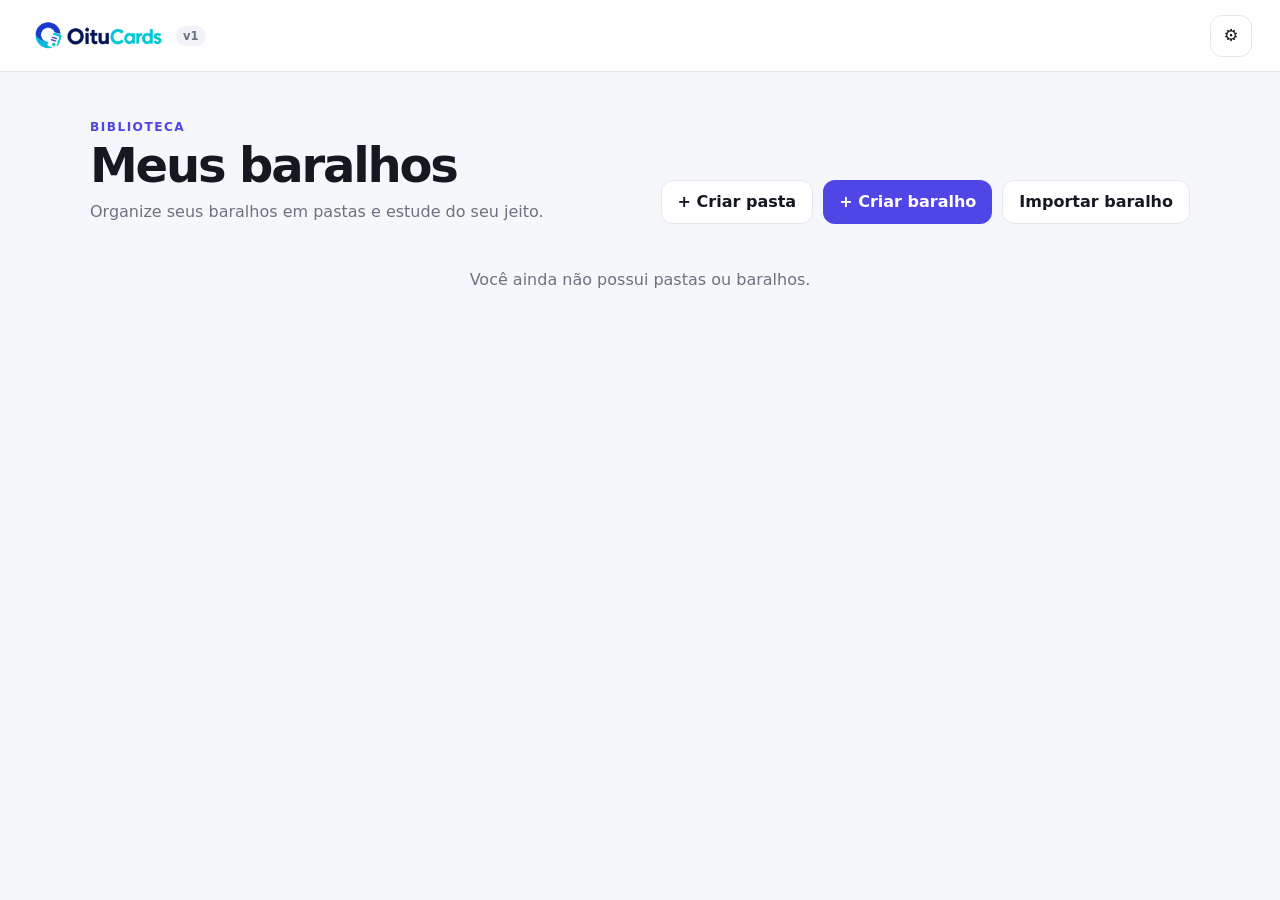
==== public/index.html @ 422e88af "Escalar importação de Anki com mídia sob demanda" ====
<!DOCTYPE html>
<html lang="pt-BR">
<head>
  <meta charset="UTF-8" />
  <meta name="viewport" content="width=device-width, initial-scale=1.0" />
  <meta name="theme-color" content="#111827" />
  <title>OituCards</title>
  <script>
    (() => {
      try {
        const savedTheme = localStorage.getItem("oitucards-theme");
        const theme = savedTheme === "dark" || savedTheme === "light"
          ? savedTheme
          : (window.matchMedia?.("(prefers-color-scheme: dark)")?.matches ? "dark" : "light");
        document.documentElement.dataset.theme = theme;
      } catch (_) {}
    })();
  </script>
  <link rel="stylesheet" href="css/style.css?v=20260902-1400" />
  <link rel="stylesheet" href="css/study.css?v=20260823-1057" data-oitucards-study-css="true" />
  <link rel="stylesheet" href="css/import.css?v=20260902-1015" data-oitucards-import-css="true" />
  <link rel="stylesheet" href="css/library.css?v=20260823-1124" data-oitucards-library-css="true" />
</head>
<body>
  <div id="app">
    <header class="topbar">
      <div class="brand-wrap">
        <button id="homeButton" class="brand-button" type="button" aria-label="Ir para a página inicial">
          <span class="brand-mark">O</span>
          <span class="brand-name">OituCards</span>
        </button>
        <span class="version-badge">v1</span>
      </div>
      <button id="themeToggle" class="icon-button" type="button" aria-label="Abrir configurações" title="Configurações" aria-expanded="false">⚙</button>
    </header>

    <main class="shell">
      <!-- HOME -->
      <section id="homeView" class="view active">
        <div class="page-heading">
          <div>
            <p class="eyebrow">Biblioteca</p>
            <h1>Meus baralhos</h1>
            <p class="subtitle">Organize seus baralhos em pastas e estude do seu jeito.</p>
          </div>
          <div class="heading-actions">
            <button id="createFolderButton" class="button secondary" type="button">+ Criar pasta</button>
            <button id="addDeckButton" class="button primary" type="button">+ Criar baralho</button>
            <button id="importDeckButton" class="button secondary" type="button">Importar baralho</button>
          </div>
        </div>

        <div id="deckList" class="deck-list" aria-live="polite"></div>

        <div id="emptyState" class="empty-state hidden">
          <div class="empty-icon">▤</div>
          <h2>Você ainda não possui baralhos.</h2>
          <p>Crie seu primeiro baralho para começar a adicionar flashcards.</p>
          <button id="emptyAddDeckButton" class="button primary" type="button">+ Criar baralho</button>
        </div>
      </section>

      <!-- DECK EDITOR -->
      <section id="deckView" class="view">
        <div class="breadcrumb">
          <button id="backHomeButton" class="link-button" type="button">← Meus baralhos</button>
        </div>

        <div class="page-heading deck-heading">
          <div class="deck-title-block">
            <p class="eyebrow">Editar baralho</p>
            <div class="deck-title-row">
              <h1 id="deckTitle">Baralho</h1>
              <button id="renameDeckButton" class="icon-button small" type="button" title="Renomear baralho" aria-label="Renomear baralho">✎</button>
            </div>
            <p id="deckMeta" class="subtitle"></p>
          </div>
          <div class="heading-actions">
            <button id="addCardButton" class="button primary" type="button">+ Adicionar flashcard</button>
          </div>
        </div>

        <div class="card-search-row">
          <label class="search-box">
            <span aria-hidden="true">⌕</span>
            <input id="cardSearchInput" type="search" placeholder="Pesquisar pela frente do flashcard..." />
          </label>
        </div>

        <div id="cardList" class="compact-card-list" aria-live="polite"></div>

        <div id="deckEmptyState" class="empty-state compact hidden">
          <div class="empty-icon">✦</div>
          <h2>Este baralho ainda está vazio.</h2>
          <p>Adicione seu primeiro flashcard.</p>
          <button id="deckEmptyAddCardButton" class="button primary" type="button">+ Adicionar flashcard</button>
        </div>
      </section>
    </main>
  </div>

  <!-- MODAL: NOVO BARALHO -->
  <div id="deckModal" class="modal-backdrop hidden" role="dialog" aria-modal="true" aria-labelledby="deckModalTitle">
    <div class="modal small-modal">
      <div class="modal-header">
        <div>
          <p class="eyebrow">Baralho</p>
          <h2 id="deckModalTitle">Novo baralho</h2>
        </div>
        <button class="icon-button modal-close" data-close-modal="deckModal" type="button" aria-label="Fechar">×</button>
      </div>
      <form id="deckForm">
        <label class="field-label" for="deckNameInput">Nome do baralho</label>
        <input id="deckNameInput" class="text-input" type="text" maxlength="120" autocomplete="off" placeholder="Ex.: Neurocirurgia" required />
        <div class="modal-actions">
          <button class="button ghost" data-close-modal="deckModal" type="button">Cancelar</button>
          <button id="deckSubmitButton" class="button primary" type="submit">Criar baralho</button>
        </div>
      </form>
    </div>
  </div>

  <!-- MODAL: EDITOR DE FLASHCARD -->
  <div id="cardModal" class="modal-backdrop hidden" role="dialog" aria-modal="true" aria-labelledby="cardModalTitle">
    <div class="modal card-modal">
      <div class="modal-header sticky">
        <div>
          <p class="eyebrow">Flashcard</p>
          <h2 id="cardModalTitle">Novo flashcard</h2>
        </div>
        <button class="icon-button modal-close" data-card-action="cancel" type="button" aria-label="Fechar">×</button>
      </div>

      <div class="editor-sections">
        <section class="editor-section">
          <div class="editor-label-row">
            <label class="field-label">Frente</label>
            <span class="field-hint">Pergunta, conceito ou comando</span>
          </div>

          <div class="editor-shell" data-editor-shell="front">
            <div class="toolbar" data-toolbar-for="front">
              <button class="tool-button" type="button" data-cmd="bold" title="Negrito"><strong>B</strong></button>
              <button class="tool-button" type="button" data-cmd="italic" title="Itálico"><em>I</em></button>
              <button class="tool-button underline" type="button" data-cmd="underline" title="Sublinhado">U</button>
              <button class="tool-button" type="button" data-cmd="insertUnorderedList" title="Lista com tópicos">• Lista</button>
              <button class="tool-button" type="button" data-cmd="insertOrderedList" title="Lista numerada">1. Lista</button>

              <div class="color-control labeled-color-control" data-color-control="foreColor">
                <span class="color-control-label">Texto:</span>
                <button class="tool-button color-toggle text-color-toggle" type="button" title="Cor do texto" aria-label="Cor do texto"><span class="color-word">Cor</span></button>
                <div class="color-palette hidden" data-color-type="foreColor" role="menu" aria-label="Cor do texto">
                  <button type="button" class="color-dot black" data-color="#000000" aria-label="Preto" title="Preto"></button>
                  <button type="button" class="color-dot white" data-color="#ffffff" aria-label="Branco" title="Branco"></button>
                  <button type="button" class="color-dot blue" data-color="#2563eb" aria-label="Azul" title="Azul"></button>
                  <button type="button" class="color-dot green" data-color="#16a34a" aria-label="Verde" title="Verde"></button>
                  <button type="button" class="color-dot yellow" data-color="#facc15" aria-label="Amarelo" title="Amarelo"></button>
                  <button type="button" class="color-dot pink" data-color="#ec4899" aria-label="Rosa" title="Rosa"></button>
                  <button type="button" class="color-dot red" data-color="#dc2626" aria-label="Vermelho" title="Vermelho"></button>
                </div>
              </div>

              <div class="color-control labeled-color-control" data-color-control="hiliteColor">
                <span class="color-control-label">Fundo:</span>
                <button class="tool-button color-toggle text-color-toggle" type="button" title="Cor de fundo do texto" aria-label="Cor de fundo do texto"><span class="color-word">Cor</span></button>
                <div class="color-palette hidden" data-color-type="hiliteColor" role="menu" aria-label="Cor de fundo do texto">
                  <button type="button" class="color-dot black" data-color="#000000" aria-label="Preto" title="Preto"></button>
                  <button type="button" class="color-dot white" data-color="#ffffff" aria-label="Branco" title="Branco"></button>
                  <button type="button" class="color-dot blue" data-color="#2563eb" aria-label="Azul" title="Azul"></button>
                  <button type="button" class="color-dot green" data-color="#16a34a" aria-label="Verde" title="Verde"></button>
                  <button type="button" class="color-dot yellow" data-color="#facc15" aria-label="Amarelo" title="Amarelo"></button>
                  <button type="button" class="color-dot pink" data-color="#ec4899" aria-label="Rosa" title="Rosa"></button>
                  <button type="button" class="color-dot red" data-color="#dc2626" aria-label="Vermelho" title="Vermelho"></button>
                </div>
              </div>

              <button class="tool-button image-tool" type="button" data-image-for="front">🖼 Imagem</button>
              <input class="hidden image-input" type="file" accept="image/*" data-image-input="front" />
            </div>
            <div id="frontEditor" class="rich-editor" contenteditable="true" data-placeholder="Digite a frente do flashcard..." spellcheck="true"></div>
          </div>
        </section>

        <section class="editor-section">
          <div class="editor-label-row">
            <label class="field-label">Verso</label>
            <span class="field-hint">Resposta, explicação ou complemento</span>
          </div>

          <div class="editor-shell" data-editor-shell="back">
            <div class="toolbar" data-toolbar-for="back">
              <button class="tool-button" type="button" data-cmd="bold" title="Negrito"><strong>B</strong></button>
              <button class="tool-button" type="button" data-cmd="italic" title="Itálico"><em>I</em></button>
              <button class="tool-button underline" type="button" data-cmd="underline" title="Sublinhado">U</button>
              <button class="tool-button" type="button" data-cmd="insertUnorderedList" title="Lista com tópicos">• Lista</button>
              <button class="tool-button" type="button" data-cmd="insertOrderedList" title="Lista numerada">1. Lista</button>

              <div class="color-control labeled-color-control" data-color-control="foreColor">
                <span class="color-control-label">Texto:</span>
                <button class="tool-button color-toggle text-color-toggle" type="button" title="Cor do texto" aria-label="Cor do texto"><span class="color-word">Cor</span></button>
                <div class="color-palette hidden" data-color-type="foreColor" role="menu" aria-label="Cor do texto">
                  <button type="button" class="color-dot black" data-color="#000000" aria-label="Preto" title="Preto"></button>
                  <button type="button" class="color-dot white" data-color="#ffffff" aria-label="Branco" title="Branco"></button>
                  <button type="button" class="color-dot blue" data-color="#2563eb" aria-label="Azul" title="Azul"></button>
                  <button type="button" class="color-dot green" data-color="#16a34a" aria-label="Verde" title="Verde"></button>
                  <button type="button" class="color-dot yellow" data-color="#facc15" aria-label="Amarelo" title="Amarelo"></button>
                  <button type="button" class="color-dot pink" data-color="#ec4899" aria-label="Rosa" title="Rosa"></button>
                  <button type="button" class="color-dot red" data-color="#dc2626" aria-label="Vermelho" title="Vermelho"></button>
                </div>
              </div>

              <div class="color-control labeled-color-control" data-color-control="hiliteColor">
                <span class="color-control-label">Fundo:</span>
                <button class="tool-button color-toggle text-color-toggle" type="button" title="Cor de fundo do texto" aria-label="Cor de fundo do texto"><span class="color-word">Cor</span></button>
                <div class="color-palette hidden" data-color-type="hiliteColor" role="menu" aria-label="Cor de fundo do texto">
                  <button type="button" class="color-dot black" data-color="#000000" aria-label="Preto" title="Preto"></button>
                  <button type="button" class="color-dot white" data-color="#ffffff" aria-label="Branco" title="Branco"></button>
                  <button type="button" class="color-dot blue" data-color="#2563eb" aria-label="Azul" title="Azul"></button>
                  <button type="button" class="color-dot green" data-color="#16a34a" aria-label="Verde" title="Verde"></button>
                  <button type="button" class="color-dot yellow" data-color="#facc15" aria-label="Amarelo" title="Amarelo"></button>
                  <button type="button" class="color-dot pink" data-color="#ec4899" aria-label="Rosa" title="Rosa"></button>
                  <button type="button" class="color-dot red" data-color="#dc2626" aria-label="Vermelho" title="Vermelho"></button>
                </div>
              </div>

              <button class="tool-button image-tool" type="button" data-image-for="back">🖼 Imagem</button>
              <input class="hidden image-input" type="file" accept="image/*" data-image-input="back" />
            </div>
            <div id="backEditor" class="rich-editor" contenteditable="true" data-placeholder="Digite o verso do flashcard..." spellcheck="true"></div>
          </div>
        </section>
      </div>

      <div id="createCardActions" class="modal-actions card-actions">
        <button class="button primary" type="button" data-card-action="add">Adicionar</button>
        <button class="button secondary" type="button" data-card-action="add-close">Adicionar e fechar</button>
        <button class="button ghost" type="button" data-card-action="cancel">Cancelar</button>
      </div>

      <div id="editCardActions" class="modal-actions card-actions hidden">
        <button class="button ghost" type="button" data-card-action="cancel">Cancelar</button>
        <button class="button primary" type="button" data-card-action="save-edit">Salvar alteração</button>
      </div>
    </div>
  </div>

  <!-- MODAL: IMPORTAÇÃO -->
  <div id="importModal" class="modal-backdrop hidden" role="dialog" aria-modal="true" aria-labelledby="importModalTitle">
    <div class="modal small-modal">
      <div class="modal-header">
        <div>
          <p class="eyebrow">Importação</p>
          <h2 id="importModalTitle">Importar baralho</h2>
        </div>
        <button class="icon-button modal-close" data-close-modal="importModal" type="button" aria-label="Fechar">×</button>
      </div>

      <div class="notice">
        <strong>Carregando importador...</strong>
        <p>APKG • COLPKG • ANKI2 • ANKI21 • CSV • TSV/TXT • JSON</p>
      </div>
    </div>
  </div>

  <!-- MODAL: CONFIRMAÇÃO -->
  <div id="confirmModal" class="modal-backdrop hidden" role="dialog" aria-modal="true" aria-labelledby="confirmTitle">
    <div class="modal tiny-modal">
      <div class="modal-header"><div>
          <p class="eyebrow">Confirmação</p>
          <h2 id="confirmTitle">Confirmar ação</h2>
        </div>
      </div>
      <p id="confirmMessage" class="confirm-message"></p>
      <div class="modal-actions">
        <button id="confirmCancel" class="button ghost" type="button">Cancelar</button>
        <button id="confirmAccept" class="button danger" type="button">Excluir</button>
      </div>
    </div>
  </div>

  <div id="toast" class="toast hidden" role="status" aria-live="polite"></div>
  <div id="actionLoadingIndicator" class="action-loading-indicator hidden" role="status" aria-live="polite" aria-label="Processando ação">
    <span class="action-loading-spinner" aria-hidden="true"></span>
  </div>

  <script src="js/db.js?v=20260902-1900"></script>
  <script src="js/editor.js?v=20260902-1900"></script>
  <script src="js/app.js?v=20260902-1400"></script>
  <script src="js/study-next.js?v=20260902-1900" data-oitucards-study="true" data-oitucards-study-next="true"></script>
  <script src="js/multi-study.js?v=20260902-1900" data-oitucards-multi-study="true"></script>
  <script src="js/multi-study-guard.js?v=20260902-1900" data-oitucards-multi-study-guard="true"></script>
  <script src="js/import-anki-compat.js?v=20260902-1015" data-oitucards-import-anki-compat="true"></script>
  <script src="js/import.js?v=20260902-1900" data-oitucards-import="true"></script>
  <script src="js/library.js?v=20260902-1900" data-oitucards-library="true"></script>
  <script src="js/library-enhancements.js?v=20260823-1124" data-oitucards-library-enhancements="true"></script>
</body>
</html>
---- public/css/style.css ----
:root {
  --bg: #f6f7fb;
  --surface: #ffffff;
  --surface-2: #f1f3f8;
  --text: #151821;
  --muted: #6b7280;
  --line: #e4e7ee;
  --primary: #4f46e5;
  --primary-hover: #4338ca;
  --primary-soft: #eef2ff;
  --danger: #dc2626;
  --danger-hover: #b91c1c;
  --shadow: 0 16px 44px rgba(17, 24, 39, 0.10);
  --shadow-sm: 0 7px 22px rgba(17, 24, 39, 0.07);
  --radius: 20px;
  --radius-sm: 12px;
}

html[data-theme="dark"] {
  --bg: #0d1117;
  --surface: #151b23;
  --surface-2: #1d2530;
  --text: #f5f7fa;
  --muted: #a9b1bd;
  --line: #2b3442;
  --primary: #818cf8;
  --primary-hover: #a5b4fc;
  --primary-soft: #252850;
  --danger: #f87171;
  --danger-hover: #fca5a5;
  --shadow: 0 16px 44px rgba(0, 0, 0, 0.28);
  --shadow-sm: 0 7px 22px rgba(0, 0, 0, 0.22);
}

* {
  box-sizing: border-box;
}

body {
  margin: 0;
  background: var(--bg);
  color: var(--text);
  font-family: Inter, ui-sans-serif, system-ui, -apple-system, BlinkMacSystemFont, "Segoe UI", sans-serif;
  min-height: 100vh;
}

button,
input,
select {
  font: inherit;
}

button {
  -webkit-tap-highlight-color: transparent;
}

.hidden {
  display: none !important;
}

.topbar {
  height: 72px;
  padding: 0 28px;
  display: flex;
  align-items: center;
  justify-content: space-between;
  border-bottom: 1px solid var(--line);
  background: color-mix(in srgb, var(--surface) 92%, transparent);
  backdrop-filter: blur(12px);
  position: sticky;
  top: 0;
  z-index: 30;
}

.brand-wrap,
.brand-button,
.deck-title-row,
.heading-actions,
.editor-label-row,
.card-search-row {
  display: flex;
  align-items: center;
}

.brand-wrap {
  gap: 10px;
}

.brand-button {
  border: 0;
  background: transparent;
  color: var(--text);
  gap: 10px;
  cursor: pointer;
  padding: 0;
}

.brand-mark {
  width: 34px;
  height: 34px;
  display: grid;
  place-items: center;
  border-radius: 11px;
  background: var(--primary);
  color: #fff;
  font-weight: 800;
}

.brand-name {
  font-size: 1.15rem;
  font-weight: 800;
  letter-spacing: -0.02em;
}

.version-badge {
  padding: 3px 7px;
  border-radius: 999px;
  background: var(--surface-2);
  color: var(--muted);
  font-size: 0.72rem;
  font-weight: 700;
}

.shell {
  width: min(1100px, calc(100% - 40px));
  margin: 0 auto;
  padding: 48px 0 72px;
}

.view {
  display: none;
}

.view.active {
  display: block;
}

.page-heading {
  display: flex;
  align-items: flex-end;
  justify-content: space-between;
  gap: 24px;
  margin-bottom: 28px;
}

.page-heading h1 {
  margin: 3px 0 7px;
  font-size: clamp(2rem, 4vw, 3rem);
  letter-spacing: -0.045em;
}

.eyebrow {
  margin: 0;
  font-size: 0.76rem;
  letter-spacing: 0.12em;
  text-transform: uppercase;
  color: var(--primary);
  font-weight: 800;
}

.subtitle {
  margin: 0;
  color: var(--muted);
  line-height: 1.5;
}

.heading-actions {
  gap: 10px;
  flex-wrap: wrap;
  justify-content: flex-end;
}

.button {
  border: 0;
  border-radius: 12px;
  min-height: 44px;
  padding: 0 16px;
  font-weight: 750;
  cursor: pointer;
  transition: transform .12s ease, background .15s ease, border-color .15s ease;
}

.button:hover {
  transform: translateY(-1px);
}

.button.primary {
  color: #fff;
  background: var(--primary);
}

.button.primary:hover {
  background: var(--primary-hover);
}

.button.secondary {
  color: var(--text);
  background: var(--surface);
  border: 1px solid var(--line);
}

.button.ghost {
  color: var(--muted);
  background: transparent;
}

.button.danger {
  color: #fff;
  background: var(--danger);
}

.button.danger:hover {
  background: var(--danger-hover);
}

.icon-button,
.link-button {
  cursor: pointer;
}

.icon-button {
  width: 42px;
  height: 42px;
  border-radius: 12px;
  border: 1px solid var(--line);
  background: var(--surface);
  color: var(--text);
}

.icon-button.small {
  width: 34px;
  height: 34px;
}

.link-button {
  border: 0;
  background: transparent;
  padding: 0;
  color: var(--primary);
  font-weight: 750;
}

.breadcrumb {
  margin-bottom: 18px;
}

.deck-title-row {
  gap: 10px;
}

.deck-list {
  display: grid;
  gap: 14px;
}

.deck-row {
  display: grid;
  grid-template-columns: minmax(0, 1fr) auto;
  gap: 20px;
  padding: 21px;
  background: var(--surface);
  border: 1px solid var(--line);
  border-radius: 17px;
  box-shadow: var(--shadow-sm);
}

.deck-main {
  min-width: 0;
}

.deck-name-button {
  border: 0;
  background: transparent;
  color: var(--text);
  padding: 0;
  cursor: pointer;
  font-weight: 800;
  font-size: 1.08rem;
  text-align: left;
}

.deck-info {
  display: flex;
  flex-wrap: wrap;
  gap: 12px;
  color: var(--muted);
  font-size: 0.9rem;
  margin-top: 8px;
}

.progress-track {
  height: 7px;
  max-width: 360px;
  background: var(--surface-2);
  border-radius: 999px;
  overflow: hidden;
  margin-top: 13px;
}

.progress-bar {
  height: 100%;
  background: var(--primary);
  border-radius: inherit;
  width: 0%;
}

.deck-actions,
.card-row-actions {
  display: flex;
  align-items: center;
  gap: 7px;
}

.action-button {
  border: 1px solid var(--line);
  color: var(--muted);
  background: var(--surface);
  border-radius: 10px;
  min-height: 38px;
  padding: 0 12px;
  font-weight: 700;
  cursor: pointer;
}

.action-button:hover {
  color: var(--text);
  border-color: color-mix(in srgb, var(--primary) 45%, var(--line));
}

.action-button.delete:hover {
  color: var(--danger);
  border-color: color-mix(in srgb, var(--danger) 45%, var(--line));
}

.empty-state {
  padding: 64px 24px;
  text-align: center;
  border: 1px dashed var(--line);
  border-radius: var(--radius);
  background: color-mix(in srgb, var(--surface) 65%, transparent);
}

.empty-state.compact {
  padding: 46px 20px;
}

.empty-state h2 {
  margin: 13px 0 7px;
}

.empty-state p {
  color: var(--muted);
  margin: 0 0 20px;
}

.empty-icon {
  margin: 0 auto;
  width: 52px;
  height: 52px;
  display: grid;
  place-items: center;
  border-radius: 16px;
  background: var(--primary-soft);
  color: var(--primary);
  font-size: 1.45rem;
}

.card-search-row {
  margin-bottom: 14px;
}

.search-box {
  display: flex;
  align-items: center;
  width: min(100%, 560px);
  gap: 9px;
  padding: 0 13px;
  border: 1px solid var(--line);
  background: var(--surface);
  border-radius: 12px;
}

.search-box input {
  width: 100%;
  min-height: 44px;
  border: 0;
  outline: 0;
  background: transparent;
  color: var(--text);
}

.compact-card-list {
  display: grid;
  gap: 8px;
}

.compact-card-row {
  display: grid;
  grid-template-columns: 42px minmax(0, 1fr) auto;
  gap: 12px;
  align-items: center;
  min-height: 58px;
  padding: 8px 10px;
  border: 1px solid var(--line);
  border-radius: 13px;
  background: var(--surface);
}

.card-number {
  color: var(--muted);
  font-variant-numeric: tabular-nums;
  text-align: center;
}

.card-front-preview {
  overflow: hidden;
  white-space: nowrap;
  text-overflow: ellipsis;
}

.modal-backdrop {
  position: fixed;
  inset: 0;
  z-index: 100;
  display: grid;
  place-items: center;
  padding: 20px;
  background: rgba(3, 7, 18, 0.58);
  backdrop-filter: blur(6px);
}

.modal {
  width: min(900px, 100%);
  max-height: calc(100vh - 40px);
  overflow: auto;
  background: var(--surface);
  border: 1px solid var(--line);
  border-radius: 22px;
  box-shadow: var(--shadow);
}

.small-modal {
  width: min(520px, 100%);
  padding: 24px;
}

.tiny-modal {
  width: min(440px, 100%);
  padding: 24px;
}

.card-modal {
  padding: 0 24px 24px;
}

.modal-header {
  display: flex;
  align-items: flex-start;
  justify-content: space-between;
  gap: 20px;
  margin-bottom: 22px;
}

.modal-header.sticky {
  position: sticky;
  top: 0;
  z-index: 10;
  margin: 0 -24px 22px;
  padding: 23px 24px 16px;
  background: var(--surface);
  border-bottom: 1px solid var(--line);
}

.modal-header h2 {
  margin: 3px 0 0;
}

.modal-close {
  font-size: 1.35rem;
}

.field-label {
  display: block;
  font-weight: 800;
  margin-bottom: 8px;
}

.field-hint {
  color: var(--muted);
  font-size: 0.82rem;
}

.text-input {
  width: 100%;
  min-height: 46px;
  border: 1px solid var(--line);
  border-radius: 12px;
  padding: 0 13px;
  background: var(--surface);
  color: var(--text);
  outline: none;
}

.text-input:focus,
.search-box:focus-within,
.editor-shell:focus-within {
  border-color: color-mix(in srgb, var(--primary) 68%, var(--line));
  box-shadow: 0 0 0 3px color-mix(in srgb, var(--primary) 14%, transparent);
}

.modal-actions {
  display: flex;
  justify-content: flex-end;
  gap: 9px;
  margin-top: 24px;
  flex-wrap: wrap;
}

.editor-sections {
  display: grid;
  gap: 24px;
}

.editor-label-row {
  justify-content: space-between;
  gap: 14px;
}

.editor-shell {
  border: 1px solid var(--line);
  border-radius: 14px;
  overflow: hidden;
  background: var(--surface);
}

.toolbar {
  display: flex;
  align-items: center;
  gap: 6px;
  flex-wrap: wrap;
  padding: 8px;
  border-bottom: 1px solid var(--line);
  background: var(--surface-2);
}

.tool-button {
  min-height: 34px;
  padding: 0 10px;
  border: 1px solid var(--line);
  border-radius: 8px;
  background: var(--surface);
  color: var(--text);
  cursor: pointer;
}

.tool-button:hover {
  border-color: var(--primary);
}

.tool-button.underline {
  text-decoration: underline;
}

.tool-select-label {
  display: inline-flex;
  align-items: center;
  gap: 5px;
  font-size: 0.73rem;
  color: var(--muted);
  font-weight: 700;
}

.tool-select {
  min-height: 34px;
  border: 1px solid var(--line);
  border-radius: 8px;
  background: var(--surface);
  color: var(--text);
  padding: 0 6px;
}

.rich-editor {
  min-height: 175px;
  padding: 16px;
  outline: 0;
  line-height: 1.58;
  overflow-wrap: anywhere;
}

.rich-editor:empty::before {
  content: attr(data-placeholder);
  color: var(--muted);
  pointer-events: none;
}

.rich-editor img {
  display: block;
  max-width: min(100%, 620px);
  max-height: 420px;
  object-fit: contain;
  margin: 10px 0;
  border-radius: 10px;
  border: 1px solid var(--line);
}

.notice {
  padding: 14px 16px;
  border-radius: 13px;
  background: var(--primary-soft);
  color: var(--text);
}

.notice p {
  margin: 6px 0 0;
  color: var(--muted);
  line-height: 1.5;
}

.upload-placeholder {
  margin-top: 16px;
  min-height: 150px;
  border: 1px dashed var(--line);
  border-radius: 14px;
  display: grid;
  place-items: center;
  align-content: center;
  text-align: center;
  gap: 6px;
  color: var(--muted);
}

.upload-icon {
  font-size: 1.6rem;
}

.confirm-message {
  color: var(--muted);
  line-height: 1.55;
}

.toast {
  position: fixed;
  right: 22px;
  bottom: 22px;
  z-index: 200;
  padding: 13px 15px;
  border-radius: 12px;
  background: #111827;
  color: #fff;
  box-shadow: var(--shadow);
  max-width: min(420px, calc(100vw - 44px));
  font-weight: 700;
}

.action-loading-indicator {
  position: fixed;
  right: 22px;
  bottom: 22px;
  z-index: 205;
  width: 36px;
  height: 36px;
  display: grid;
  place-items: center;
  border: 1px solid var(--line);
  border-radius: 50%;
  background: color-mix(in srgb, var(--surface) 94%, transparent);
  box-shadow: var(--shadow-sm);
  pointer-events: none;
}

.action-loading-spinner {
  width: 17px;
  height: 17px;
  border: 2px solid color-mix(in srgb, var(--primary) 22%, var(--line));
  border-top-color: var(--primary);
  border-radius: 50%;
  animation: action-loading-spin .72s linear infinite;
}

@keyframes action-loading-spin {
  to { transform: rotate(360deg); }
}

@media (prefers-reduced-motion: reduce) {
  .action-loading-spinner { animation-duration: 1.4s; }
}

@media (max-width: 760px) {
  .topbar {
    height: 64px;
    padding: 0 16px;
  }

  .shell {
    width: min(100% - 24px, 1100px);
    padding-top: 30px;
  }

  .page-heading {
    display: block;
  }

  .heading-actions {
    justify-content: flex-start;
    margin-top: 18px;
  }

  .heading-actions .button {
    flex: 1 1 160px;
  }

  .deck-row {
    grid-template-columns: 1fr;
  }

  .deck-actions {
    justify-content: flex-end;
  }

  .compact-card-row {
    grid-template-columns: 34px minmax(0, 1fr);
  }

  .card-row-actions {
    grid-column: 1 / -1;
    justify-content: flex-end;
    padding-top: 3px;
  }

  .modal-backdrop {
    padding: 0;
    align-items: stretch;
  }

  .modal,
  .small-modal,
  .tiny-modal {
    width: 100%;
    min-height: 100vh;
    max-height: 100vh;
    border-radius: 0;
  }

  .small-modal,
  .tiny-modal {
    padding: 20px;
  }

  .card-modal {
    padding: 0 15px 20px;
  }

  .modal-header.sticky {
    margin: 0 -15px 18px;
    padding: 18px 15px 14px;
  }

  .card-actions .button {
    flex: 1 1 150px;
  }

  .editor-label-row {
    align-items: flex-start;
    flex-direction: column;
    gap: 0;
  }
}


/* V1.1 refinements */
.color-control {
  position: relative;
}

.color-toggle {
  width: 34px;
  min-width: 34px;
  padding: 0;
  display: grid;
  place-items: center;
}

.color-indicator {
  width: 16px;
  height: 16px;
  border-radius: 999px;
  background: linear-gradient(135deg, #111827 0 49%, #ffffff 51% 100%);
  border: 1px solid var(--line);
}

.color-palette {
  position: absolute;
  top: calc(100% + 7px);
  left: 0;
  z-index: 40;
  display: grid;
  grid-template-columns: repeat(4, 26px);
  gap: 7px;
  padding: 9px;
  background: var(--surface);
  border: 1px solid var(--line);
  border-radius: 11px;
  box-shadow: var(--shadow-sm);
}

.color-dot {
  width: 26px;
  height: 26px;
  padding: 0;
  border-radius: 999px;
  border: 2px solid transparent;
  cursor: pointer;
  box-shadow: 0 0 0 1px var(--line);
}

.color-dot:hover,
.color-dot:focus-visible {
  outline: none;
  border-color: var(--primary);
  transform: scale(1.06);
}

.color-dot.black { background: #000000; }
.color-dot.white { background: #ffffff; }
.color-dot.blue { background: #2563eb; }
.color-dot.green { background: #16a34a; }
.color-dot.yellow { background: #facc15; }
.color-dot.pink { background: #ec4899; }
.color-dot.red { background: #dc2626; }

.action-button.icon-only {
  width: 36px;
  min-width: 36px;
  height: 36px;
  min-height: 36px;
  padding: 0;
  display: grid;
  place-items: center;
  font-size: 0.92rem;
  opacity: 0.68;
  border-color: transparent;
  background: transparent;
}

.action-button.icon-only:hover {
  opacity: 1;
  background: var(--surface-2);
  border-color: var(--line);
}


/* V1.2 color control refinement */
.labeled-color-control {
  display: inline-flex;
  align-items: center;
  gap: 4px;
}

.color-control-label {
  font-size: 0.76rem;
  color: var(--muted);
  font-weight: 700;
}

.text-color-toggle {
  width: auto;
  min-width: auto;
  padding: 0 8px;
}

.color-word {
  font-size: 0.78rem;
  font-weight: 700;
  color: var(--text);
}
---- public/css/study.css ----
.study-config-wrap{width:min(780px,100%);margin:0 auto}
.study-config-heading{margin-bottom:22px}
.study-config-heading h1,.review-settings-heading h1{margin:4px 0 7px;font-size:clamp(2rem,5vw,3rem);letter-spacing:-.045em}
.study-config-card{background:var(--surface);border:1px solid var(--line);border-radius:var(--radius);box-shadow:var(--shadow-sm);overflow:hidden}
.study-setting{display:flex;align-items:center;justify-content:space-between;gap:22px;padding:21px 22px;border-bottom:1px solid var(--line)}
.study-setting-title{display:block;font-weight:800;color:var(--text)}
.study-setting-help{display:block;margin:5px 0 0;color:var(--muted);font-size:.88rem;line-height:1.45}
.study-filter-setting{align-items:flex-start}
.study-filter-options{display:grid;grid-template-columns:1fr;gap:9px;min-width:245px}
.study-filter-option{display:flex;align-items:flex-start;gap:9px;padding:11px 12px;border:1px solid var(--line);border-radius:12px;background:var(--surface-2);cursor:pointer}
.study-filter-option input{margin-top:3px}
.study-filter-option span{display:grid;gap:2px}
.study-filter-option strong{font-size:.88rem;color:var(--text)}
.study-filter-option small{color:var(--muted);font-size:.75rem}
.study-quantity-controls{display:flex;align-items:center;gap:12px;flex-shrink:0}
.study-count-input{width:104px}
.check-option{display:inline-flex;align-items:center;gap:7px;white-space:nowrap;color:var(--text);font-weight:700}
.switch-input{appearance:none;width:46px;height:26px;border-radius:999px;background:var(--surface-2);border:1px solid var(--line);position:relative;cursor:pointer;flex:0 0 auto}
.switch-input::after{content:"";position:absolute;width:20px;height:20px;left:2px;top:2px;border-radius:999px;background:var(--surface);box-shadow:0 1px 4px rgba(0,0,0,.2);transition:transform .16s ease}
.switch-input:checked{background:var(--primary);border-color:var(--primary)}
.switch-input:checked::after{transform:translateX(20px)}
.study-config-card .notice{margin:18px 22px 0}
.study-config-actions{display:flex;gap:9px;padding:22px;flex-wrap:wrap}
.study-session-top{display:flex;align-items:center;justify-content:space-between;gap:16px;margin-bottom:18px}
.study-session-status{display:flex;align-items:center;gap:10px;font-variant-numeric:tabular-nums}
.study-timer,.study-progress{display:inline-flex;min-height:34px;align-items:center;justify-content:center;padding:0 11px;border:1px solid var(--line);border-radius:999px;background:var(--surface);color:var(--text);font-size:.84rem;font-weight:800}
.study-timer{cursor:pointer}
.study-timer.paused{opacity:.62;border-style:dashed}
.study-workspace{display:grid;grid-template-columns:52px minmax(0,760px) 52px;justify-content:center;align-items:center;gap:15px}
.study-card-column{min-width:0}
.study-nav-button{width:48px;height:48px;border-radius:999px;border:1px solid var(--line);background:var(--surface);color:var(--text);font-size:1.25rem;cursor:pointer;box-shadow:var(--shadow-sm)}
.study-nav-button:disabled{opacity:.3;cursor:default;box-shadow:none}
.study-card{min-height:390px;display:flex;flex-direction:column;justify-content:center;padding:clamp(24px,5vw,48px);border:1px solid var(--line);border-radius:24px;background:var(--surface);box-shadow:var(--shadow);cursor:pointer;outline:0;user-select:text}
.study-face-label{margin-bottom:11px;color:var(--muted);font-size:.72rem;font-weight:800;letter-spacing:.11em;text-transform:uppercase}
.study-card-content{color:var(--text);font-size:clamp(1.08rem,2.4vw,1.42rem);line-height:1.62;overflow-wrap:anywhere}
.study-card-content img{display:block;max-width:100%;max-height:430px;object-fit:contain;margin:16px auto;border-radius:12px}
.study-divider{height:1px;background:var(--line);margin:28px 0}
.study-reveal-hint{margin-top:28px;color:var(--muted);font-size:.78rem;text-align:center}
.study-edit-area{display:flex;justify-content:flex-end;margin:9px 2px -6px}
.study-edit-button{border:0;background:transparent;color:var(--muted);font-size:.78rem;font-weight:700;cursor:pointer;padding:6px 4px}
.study-edit-button:hover{color:var(--text)}
.study-rating-area{display:grid;grid-template-columns:repeat(5,minmax(0,1fr));gap:8px;margin-top:15px}
.rating-button{min-height:62px;border:0;border-radius:12px;padding:8px 9px;color:#fff;font-weight:800;cursor:pointer;display:flex;flex-direction:column;align-items:center;justify-content:center;gap:4px;text-align:center}
.rating-repeat{background:#374151}
.rating-hard{background:#b91c1c}
.rating-medium{background:#d6a91b;color:#171717}
.rating-good{background:#39a76b}
.rating-easy{background:#75a9ed}
.rating-title{display:flex;align-items:center;justify-content:center;gap:2px}
.rating-key{display:inline-grid;place-items:center;min-width:22px;height:22px;margin-right:5px;border-radius:7px;background:rgba(255,255,255,.18);font-size:.72rem}
.rating-interval{font-size:.68rem;font-weight:650;opacity:.86;line-height:1.15}
.rating-medium .rating-key{background:rgba(0,0,0,.1)}
.study-complete{width:min(620px,100%);margin:70px auto 0;padding:52px 28px;text-align:center;background:var(--surface);border:1px solid var(--line);border-radius:var(--radius);box-shadow:var(--shadow-sm)}
.study-complete-actions{display:flex;justify-content:center;gap:9px;margin-top:22px;flex-wrap:wrap}
.review-due-badge{display:inline-flex;align-items:center;padding:3px 8px;border-radius:999px;border:1px solid var(--line);background:var(--surface-2);color:var(--muted);font-size:.72rem;font-weight:800;white-space:nowrap}
.review-due-badge.has-due{border-color:color-mix(in srgb,var(--primary) 40%,var(--line));background:color-mix(in srgb,var(--primary) 12%,var(--surface));color:var(--primary)}
.review-settings-heading{display:flex;align-items:flex-end;justify-content:space-between;gap:18px;margin-bottom:22px}
.review-settings-intro{padding:22px;border-bottom:1px solid var(--line)}
.review-settings-intro strong,.review-rule-summary strong{color:var(--text)}
.review-settings-intro p,.review-rule-summary p{margin:6px 0 0;color:var(--muted);font-size:.88rem;line-height:1.5}
.review-interval-grid{display:grid;grid-template-columns:repeat(2,minmax(0,1fr));gap:0;border-bottom:1px solid var(--line)}
.review-interval-field{display:flex;align-items:center;justify-content:space-between;gap:16px;padding:18px 22px;border-right:1px solid var(--line);border-bottom:1px solid var(--line);font-weight:800;color:var(--text)}
.review-interval-field:nth-child(even){border-right:0}
.review-interval-field:nth-last-child(-n+2){border-bottom:0}
.review-interval-field div{display:flex;align-items:center;gap:7px}
.review-interval-field .text-input{width:88px}
.review-interval-field small{color:var(--muted);font-size:.76rem;font-weight:700}
.review-rule-summary{padding:20px 22px;background:var(--surface-2);border-bottom:1px solid var(--line)}
.review-settings-status{min-height:20px;margin:12px 22px 0;color:var(--primary);font-size:.82rem;font-weight:700}
@media(max-width:760px){
  .study-setting{align-items:flex-start;flex-direction:column}
  .check-setting{flex-direction:row;align-items:center}
  .study-filter-options{width:100%;min-width:0}
  .study-quantity-controls{width:100%;justify-content:space-between}
  .study-workspace{grid-template-columns:1fr}
  .study-nav-button{position:fixed;bottom:18px;z-index:25;width:44px;height:44px}
  #studyPrevButton{left:16px}
  #studyNextButton{right:16px}
  .study-card{min-height:360px;padding:25px 20px}
  .study-rating-area{grid-template-columns:repeat(2,minmax(0,1fr));padding-bottom:58px}
  .rating-repeat{grid-column:1/-1}
  .review-settings-heading{align-items:flex-start;flex-direction:column}
  .review-interval-grid{grid-template-columns:1fr}
  .review-interval-field{border-right:0!important;border-bottom:1px solid var(--line)!important}
  .review-interval-field:last-child{border-bottom:0!important}
}
---- public/css/import.css ----
@import url("review-presets.css?v=20260902-1015");

/* CSS crítico do primeiro frame: espelha o refinamento final sem esperar JS dinâmico. */
.brand-button{height:48px;max-width:min(360px,58vw);min-width:138px;overflow:visible;opacity:0;transition:opacity .1s ease}
.brand-button.brand-logo-ready{opacity:1}
.brand-official-logo{display:block;width:auto;height:46px;max-width:100%;object-fit:contain;object-position:left center;background:transparent;border:0}
.brand-button .brand-mark,.brand-button .brand-name{display:none!important}
#siteSettingsPanel:not(.is-open){opacity:0!important;visibility:hidden!important;pointer-events:none!important}
#deckList.deck-list{gap:8px}
#deckList .deck-row,#deckList .library-tree-row{padding:12px 15px;gap:13px;border-radius:14px}
#deckList .deck-name-button,#deckList .folder-toggle-button{font-weight:600;font-size:1rem;line-height:1.25}
#deckList .deck-info,#deckList .folder-info{margin-top:5px;gap:9px;font-size:.82rem;font-weight:400}
#deckList .progress-track{height:5px;margin-top:8px;max-width:310px}
#deckList .folder-main{min-height:58px}

.import-modal-panel{width:min(760px,calc(100vw - 32px));max-height:min(88vh,900px);overflow:auto;padding:24px;overflow-x:hidden}
.import-lead{margin:7px 0 0;color:var(--muted);font-size:.9rem;line-height:1.5;max-width:620px}
.import-format-chips{display:flex;flex-wrap:wrap;gap:7px;margin:4px 0 16px}
.import-format-chip{display:inline-flex;align-items:center;min-height:28px;padding:0 9px;border:1px solid var(--line);border-radius:999px;background:var(--surface-2);color:var(--muted);font-size:.72rem;font-weight:800;letter-spacing:.035em}
.import-format-chip.primary{border-color:color-mix(in srgb,var(--primary) 50%,var(--line));background:color-mix(in srgb,var(--primary) 10%,var(--surface));color:var(--primary)}
.import-dropzone{display:flex;min-height:170px;flex-direction:column;align-items:center;justify-content:center;gap:7px;padding:26px;border:1.5px dashed var(--line);border-radius:18px;background:var(--surface-2);text-align:center;cursor:pointer;transition:border-color .16s ease,background .16s ease,transform .16s ease}
.import-dropzone:hover,.import-dropzone.dragging{border-color:var(--primary);background:color-mix(in srgb,var(--primary) 7%,var(--surface));transform:translateY(-1px)}
.import-dropzone.is-busy{opacity:.58;pointer-events:none}
.import-dropzone strong{color:var(--text);font-size:1rem}
.import-dropzone span:not(.import-drop-icon){color:var(--muted);font-size:.82rem}
.import-drop-icon{display:grid;width:42px;height:42px;place-items:center;border-radius:12px;background:var(--surface);border:1px solid var(--line);color:var(--primary);font-size:1.35rem;font-weight:900;box-shadow:var(--shadow-sm)}
.import-selected-file{display:flex;align-items:center;justify-content:space-between;gap:14px;margin-top:12px;padding:12px 14px;border:1px solid var(--line);border-radius:13px;background:var(--surface)}
.import-selected-file>div{display:flex;min-width:0;flex-direction:column;gap:3px}
.import-selected-file strong{overflow:hidden;color:var(--muted);font-size:.86rem;text-overflow:ellipsis;white-space:nowrap}
.import-selected-file.has-file strong{color:var(--text)}
.import-selected-file span{color:var(--muted);font-size:.75rem}
.import-selected-file .link-button{font-size:.76rem}
.import-deck-name-row{margin-top:16px;padding:15px;border:1px solid var(--line);border-radius:14px;background:var(--surface)}
.import-deck-name-row .text-input{width:100%;margin-top:7px}
.import-deck-name-row .field-hint{display:block;margin-top:7px;line-height:1.45}
.import-info-box{margin-top:16px;padding:15px 16px;border:1px solid var(--line);border-radius:14px;background:var(--surface-2);color:var(--muted);font-size:.8rem;line-height:1.5}
.import-info-box>strong{color:var(--text)}
.import-info-box ul{margin:9px 0 7px;padding-left:20px}
.import-info-box li+li{margin-top:5px}
.import-info-box b{color:var(--text)}
.import-info-box code{font-size:.76rem;white-space:normal;overflow-wrap:anywhere}
.import-format-hint{margin:9px 0 0}
.import-progress-wrap{margin-top:16px}
.import-progress-track{height:8px;overflow:hidden;border-radius:999px;background:var(--surface-2);border:1px solid var(--line)}
.import-progress-bar{width:0;height:100%;border-radius:inherit;background:var(--primary);transition:width .18s ease}
.import-status{min-height:22px;margin:10px 2px 0;font-size:.8rem;line-height:1.45;color:var(--muted)}
.import-status[data-tone="success"]{color:#16824b}
.import-status[data-tone="warning"]{color:#a66a00}
.import-status[data-tone="error"]{color:#b42318}
.import-status[data-tone="working"]{color:var(--text)}
.imported-audio-placeholder{display:inline-block;padding:2px 6px;border-radius:6px;background:var(--surface-2);color:var(--muted);font-size:.82em}

/* Modais com respiro real e quebra segura de texto. */
.import-modal-panel .modal-header>div,
.import-modal-panel .import-info-box,
.import-modal-panel .import-deck-name-row,
.review-unsaved-modal .modal-header>div{min-width:0}
.import-modal-panel h2,
.import-modal-panel p,
.import-modal-panel li,
.import-modal-panel .field-hint,
.import-modal-panel .import-status,
.review-unsaved-modal h2,
.review-unsaved-modal p{max-width:100%;overflow-wrap:anywhere;word-break:normal}
.review-unsaved-modal{width:min(430px,calc(100vw - 28px));padding:24px;overflow-x:hidden}
.review-unsaved-modal .modal-header{align-items:flex-start}
.review-unsaved-copy{max-width:100%}

/* Preparação de estudo como janela sobre a tela de origem. */
body.study-config-modal-open{overflow:hidden!important}
#studyConfigView.study-config-modal-view.active,
#multiStudyConfigView.study-config-modal-view.active{
  position:fixed;
  inset:0;
  z-index:130;
  display:grid!important;
  place-items:center;
  width:auto;
  min-height:100dvh;
  padding:20px;
  overflow:auto;
  background:rgba(3,7,18,.58);
  backdrop-filter:blur(6px);
  -webkit-backdrop-filter:blur(6px);
}
#studyConfigView.study-config-modal-view .breadcrumb,
#multiStudyConfigView.study-config-modal-view .breadcrumb{display:none!important}
#studyConfigView.study-config-modal-view .study-config-wrap,
#multiStudyConfigView.study-config-modal-view .study-config-wrap{
  width:min(720px,100%);
  max-height:calc(100dvh - 40px);
  margin:0;
  overflow:auto;
  overscroll-behavior:contain;
  background:var(--surface);
  border:1px solid var(--line);
  border-radius:22px;
  box-shadow:var(--shadow);
}
#studyConfigView.study-config-modal-view .study-config-heading,
#multiStudyConfigView.study-config-modal-view .study-config-heading{
  position:relative;
  margin:0;
  padding:24px 76px 18px 24px;
}
#studyConfigView.study-config-modal-view .study-config-heading h1,
#multiStudyConfigView.study-config-modal-view .study-config-heading h1{font-size:clamp(1.55rem,4vw,2.15rem)}
#studyConfigView.study-config-modal-view .study-config-card,
#multiStudyConfigView.study-config-modal-view .study-config-card{
  margin:0;
  border:0;
  border-top:1px solid var(--line);
  border-radius:0 0 21px 21px;
  box-shadow:none;
  overflow:visible;
}
.study-config-window-close{
  position:absolute;
  top:20px;
  right:20px;
  z-index:2;
}

@media(max-width:640px){
  .import-modal-panel{width:calc(100vw - 18px);max-height:92vh;padding:18px}
  .import-dropzone{min-height:145px;padding:20px 14px}
  .import-selected-file{align-items:flex-start}
  .import-format-chips{gap:5px}
  .import-format-chip{font-size:.67rem}
  .review-unsaved-modal{width:calc(100vw - 18px);padding:18px}
  #studyConfigView.study-config-modal-view.active,
  #multiStudyConfigView.study-config-modal-view.active{padding:9px;align-items:center}
  #studyConfigView.study-config-modal-view .study-config-wrap,
  #multiStudyConfigView.study-config-modal-view .study-config-wrap{max-height:calc(100dvh - 18px);border-radius:18px}
  #studyConfigView.study-config-modal-view .study-config-heading,
  #multiStudyConfigView.study-config-modal-view .study-config-heading{padding:19px 62px 14px 18px}
  .study-config-window-close{top:14px;right:14px}
  .brand-button{height:42px;max-width:68vw;min-width:120px}
  .brand-official-logo{height:40px}
  #deckList .deck-row,#deckList .library-tree-row{padding:10px 11px;gap:9px}
  #deckList .folder-main{min-height:56px}
}
@media(prefers-reduced-motion:reduce){.import-dropzone,.import-progress-bar,.brand-button{transition:none}}
---- public/css/library.css ----
.library-selection-bar{display:flex;align-items:center;gap:10px;flex-wrap:wrap;padding:12px 14px;margin:14px 0;border:1px solid var(--line);border-radius:14px;background:var(--surface)}
.library-selection-bar.hidden{display:none}.library-selection-count{font-weight:700;margin-right:auto}
.library-select{display:flex;align-items:center;justify-content:center;padding:0 4px}
.library-select input,.library-choice input[type="checkbox"],.enhanced-add-folder input[type="checkbox"],.enhanced-tree-choice input[type="checkbox"]{appearance:none;-webkit-appearance:none;width:18px;height:18px;border:1.5px solid #a8b0bd;border-radius:5px;background:#f8fafc;cursor:pointer;display:grid;place-items:center;margin:0;transition:background .15s ease,border-color .15s ease,box-shadow .15s ease}
.library-select input::after,.library-choice input[type="checkbox"]::after,.enhanced-add-folder input[type="checkbox"]::after,.enhanced-tree-choice input[type="checkbox"]::after{content:"✓";font-size:12px;font-weight:900;color:#fff;transform:scale(0);transition:transform .12s ease}
.library-select input:checked,.library-choice input[type="checkbox"]:checked,.enhanced-add-folder input[type="checkbox"]:checked,.enhanced-tree-choice input[type="checkbox"]:checked{background:var(--primary);border-color:var(--primary)}
.library-select input:checked::after,.library-choice input[type="checkbox"]:checked::after,.enhanced-add-folder input[type="checkbox"]:checked::after,.enhanced-tree-choice input[type="checkbox"]:checked::after{transform:scale(1)}
.library-select input:focus-visible,.library-choice input[type="checkbox"]:focus-visible,.enhanced-add-folder input[type="checkbox"]:focus-visible,.enhanced-tree-choice input[type="checkbox"]:focus-visible{outline:0;box-shadow:0 0 0 3px color-mix(in srgb,var(--primary) 20%,transparent)}
html[data-theme="dark"] .library-select input,html[data-theme="dark"] .library-choice input[type="checkbox"],html[data-theme="dark"] .enhanced-add-folder input[type="checkbox"],html[data-theme="dark"] .enhanced-tree-choice input[type="checkbox"]{background:#515b6b;border-color:#7a8597}
html[data-theme="dark"] .library-select input:checked,html[data-theme="dark"] .library-choice input[type="checkbox"]:checked,html[data-theme="dark"] .enhanced-add-folder input[type="checkbox"]:checked,html[data-theme="dark"] .enhanced-tree-choice input[type="checkbox"]:checked{background:var(--primary);border-color:var(--primary)}
.library-tree-row{grid-template-columns:auto auto minmax(0,1fr) auto;align-items:center;position:relative;margin-left:calc(var(--tree-depth,0) * 28px);transition:margin .15s ease,background .15s ease,border-color .15s ease}
.library-tree-indent{width:2px;align-self:stretch;background:color-mix(in srgb,var(--line) 72%,transparent);border-radius:999px;opacity:calc(min(var(--tree-depth,0),1));margin-left:-16px}
.folder-row{border-style:solid;background:color-mix(in srgb,var(--surface) 94%,var(--primary-soft));box-shadow:none}.folder-row.is-expanded{border-color:color-mix(in srgb,var(--primary) 30%,var(--line));background:color-mix(in srgb,var(--surface) 88%,var(--primary-soft))}
.folder-main{min-width:0}.folder-toggle-button{display:flex;align-items:center;gap:7px;border:0;background:transparent;color:var(--text);padding:0;cursor:pointer;font-weight:800;font-size:1.06rem;text-align:left;max-width:100%}.folder-toggle-button:hover .folder-name-text{color:var(--primary)}.folder-name-text{overflow:hidden;text-overflow:ellipsis;white-space:nowrap}.folder-chevron{width:16px;color:var(--muted);font-size:.92rem;text-align:center;flex:none}.folder-icon{font-size:1.05rem;flex:none}
.folder-info{display:flex;gap:10px;flex-wrap:wrap;color:var(--muted);font-size:.84rem;margin-top:7px}.folder-study-button{font-size:1rem}.folder-row-actions{gap:5px}.folder-row-actions .action-button{width:36px;min-height:36px;padding:0}.folder-empty-hint{font-style:italic;opacity:.75}.library-deck-row{box-shadow:0 4px 13px rgba(17,24,39,.045)}.deck-row.is-selected,.folder-row.is-selected{outline:2px solid color-mix(in srgb,var(--primary) 35%,transparent);outline-offset:1px}
.library-modal-list{display:grid;gap:7px;max-height:390px;overflow:auto;margin-top:14px;padding-right:4px}.library-choice{display:flex;align-items:flex-start;gap:10px;padding:10px 12px;border:1px solid var(--line);border-radius:10px;background:var(--surface)}.library-choice input[type="radio"]{margin-top:3px}.library-choice span{display:grid;gap:2px}.library-choice small{color:var(--muted)}.library-choice.is-disabled{opacity:.55}.library-empty{padding:18px;text-align:center;color:var(--muted)}.move-deck-button{white-space:nowrap}.review-due-badge{font-size:.78rem}.review-due-badge.has-due{font-weight:700}.folder-review-due{font-size:.78rem;font-weight:700;color:var(--primary)}
.library-tree-picker{gap:5px}.library-picker-folder{display:grid;grid-template-columns:auto auto auto minmax(0,1fr);align-items:center;gap:7px;width:100%;min-height:39px;border:0;background:transparent;color:var(--text);padding:7px 9px 7px calc(9px + var(--picker-depth,0) * 22px);border-radius:9px;cursor:pointer;text-align:left;font-weight:750}.library-picker-folder:hover{background:var(--surface-2)}.library-picker-root{grid-template-columns:auto auto minmax(0,1fr);font-weight:800}.picker-indent{display:none}.library-picker-deck{padding-left:calc(12px + var(--picker-depth,0) * 22px)}
.folder-emoji-label{margin-top:18px}.folder-emoji-row{display:grid;grid-template-columns:minmax(0,1fr) 54px;gap:10px;align-items:center}.folder-emoji-input{font-size:1.15rem}.folder-emoji-preview{display:grid;place-items:center;height:46px;border:1px solid var(--line);border-radius:12px;background:var(--surface-2);font-size:1.55rem}.folder-edit-secondary{display:flex;align-items:center;gap:12px;margin-top:22px;padding-top:18px;border-top:1px solid var(--line)}.folder-edit-secondary .field-hint{line-height:1.4}.folder-review-modal{width:min(760px,100%);padding:24px}.folder-review-section{margin:18px 0 10px}.folder-review-section:first-of-type{margin-top:0}.folder-review-section p{margin:4px 0 0;color:var(--muted);font-size:.9rem}.folder-review-grid{display:grid;grid-template-columns:repeat(4,minmax(0,1fr));gap:10px}.folder-review-grid label{display:grid;gap:6px;font-weight:700}.folder-review-grid label>div,.folder-review-max>div{display:flex;align-items:center;gap:7px}.folder-review-grid small,.folder-review-max small{color:var(--muted)}.folder-review-max{display:block;max-width:230px}.folder-review-warning{margin-top:18px}.tree-destination-root{display:flex;align-items:center;gap:9px;padding:10px 12px;border:1px solid var(--line);border-radius:10px;background:var(--surface);cursor:pointer}.tree-destination-row{display:grid;grid-template-columns:28px minmax(0,1fr);align-items:center;padding-left:calc(var(--picker-depth,0) * 22px)}.tree-destination-row label{display:flex;align-items:center;gap:8px;padding:9px 10px;border-radius:9px;cursor:pointer}.tree-destination-row label:hover{background:var(--surface-2)}.tree-destination-row.is-disabled{opacity:.48}.tree-picker-toggle{width:28px;height:32px;border:0;background:transparent;color:var(--muted);cursor:pointer;border-radius:8px}.tree-picker-toggle:hover:not(:disabled){background:var(--surface-2);color:var(--text)}.tree-picker-toggle:disabled{cursor:default;opacity:.5}.enhanced-add-folder{display:grid;grid-template-columns:28px minmax(0,1fr);align-items:center;padding-left:calc(var(--picker-depth,0) * 22px)}.enhanced-add-folder>label{display:grid;grid-template-columns:auto auto minmax(0,1fr);align-items:center;gap:8px;padding:9px 10px;border-radius:9px;cursor:pointer}.enhanced-add-folder>label>span:last-child{display:grid;gap:2px}.enhanced-add-folder small{color:var(--muted);font-size:.78rem}.enhanced-add-folder.is-disabled{opacity:.5}.enhanced-tree-choice{margin-left:calc(var(--picker-depth,0) * 22px)}
@media(max-width:760px){.library-tree-row{grid-template-columns:auto auto minmax(0,1fr);gap:10px;margin-left:calc(var(--tree-depth,0) * 17px)}.library-tree-row>.deck-actions{grid-column:3}.library-tree-indent{margin-left:-10px}.library-selection-bar .button{flex:1 1 auto}.library-selection-count{width:100%;margin-right:0}.library-select{padding-left:0}.folder-row-actions{justify-content:flex-end}.folder-info{gap:7px}.folder-toggle-button{font-size:1rem}.folder-edit-secondary{align-items:flex-start;flex-direction:column}.folder-review-grid{grid-template-columns:repeat(2,minmax(0,1fr))}.folder-review-modal{padding:18px}}
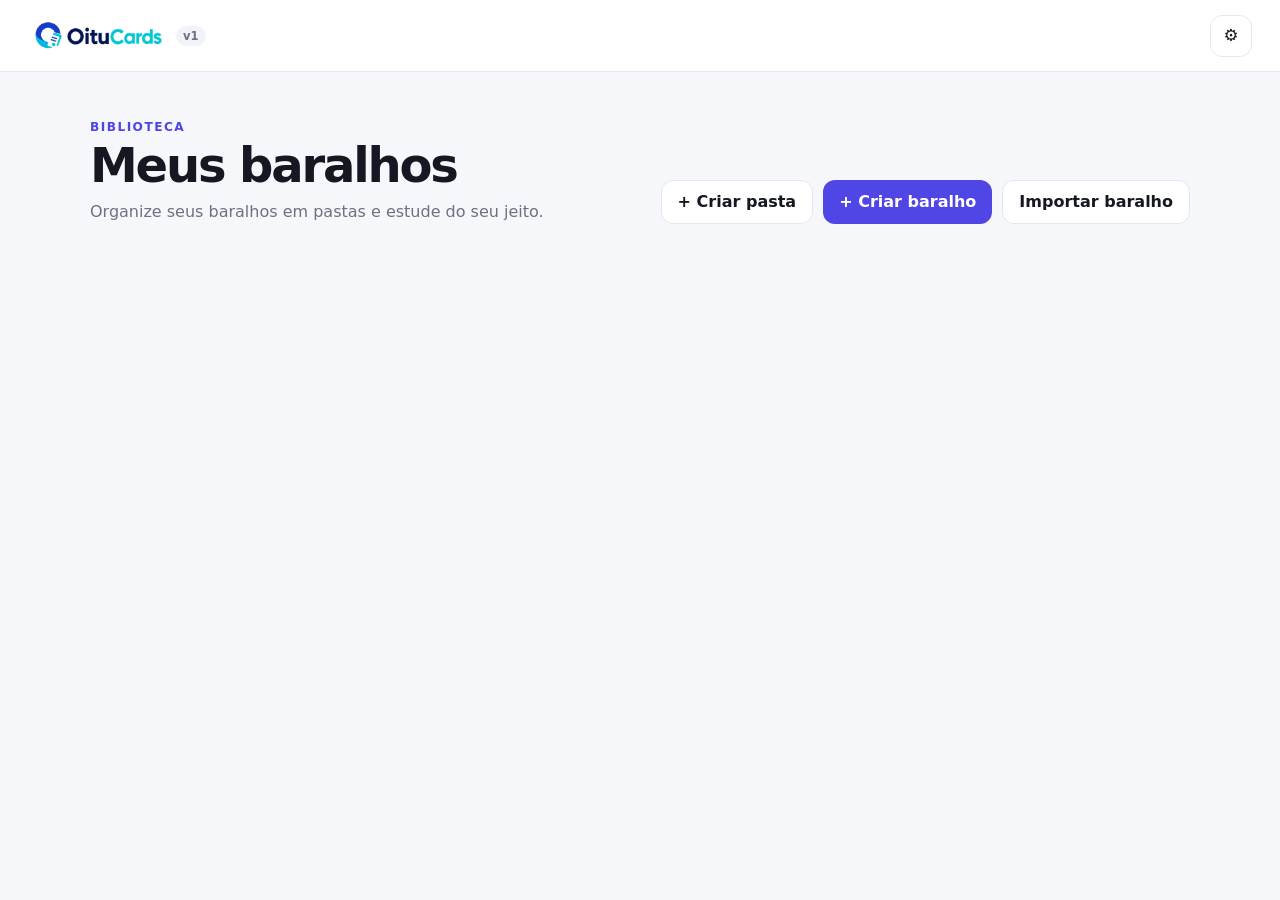
==== commit 066a1776: "Restaurar imagens na importação otimizada" ====
--- a/public/index.html
+++ b/public/index.html
@@ -289,7 +289,7 @@
   <script src="js/study-next.js?v=20260902-1900" data-oitucards-study="true" data-oitucards-study-next="true"></script>
   <script src="js/multi-study.js?v=20260902-1900" data-oitucards-multi-study="true"></script>
   <script src="js/multi-study-guard.js?v=20260902-1900" data-oitucards-multi-study-guard="true"></script>
-  <script src="js/import-anki-compat.js?v=20260902-1015" data-oitucards-import-anki-compat="true"></script>
+  <script src="js/import-anki-compat.js?v=20260902-2115" data-oitucards-import-anki-compat="true"></script>
   <script src="js/import.js?v=20260902-1900" data-oitucards-import="true"></script>
   <script src="js/library.js?v=20260902-1900" data-oitucards-library="true"></script>
   <script src="js/library-enhancements.js?v=20260823-1124" data-oitucards-library-enhancements="true"></script>
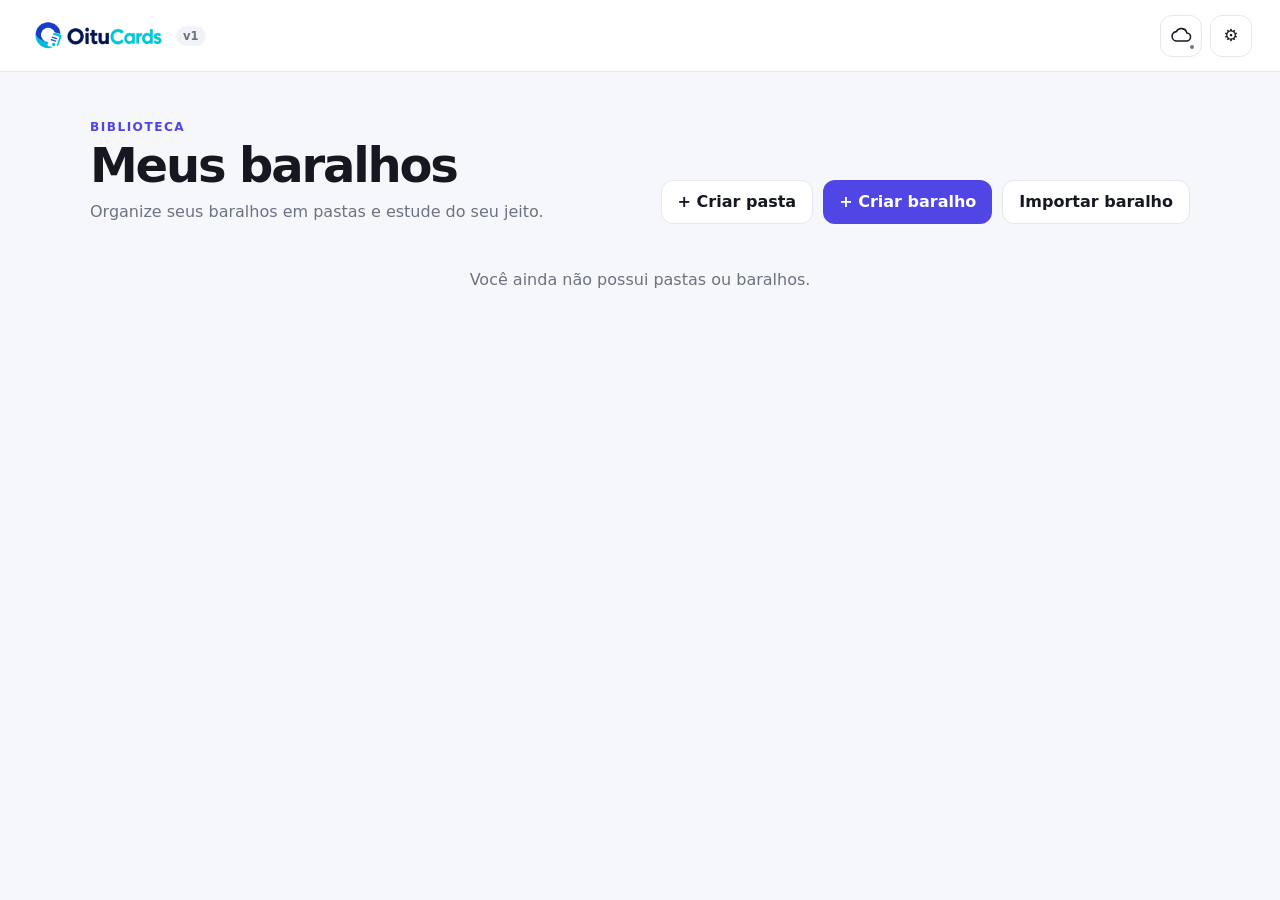
==== commit dce028fb: "Adicionar sincronização rápida entre dispositivos" ====
--- a/public/index.html
+++ b/public/index.html
@@ -20,6 +20,7 @@
   <link rel="stylesheet" href="css/study.css?v=20260823-1057" data-oitucards-study-css="true" />
   <link rel="stylesheet" href="css/import.css?v=20260902-1015" data-oitucards-import-css="true" />
   <link rel="stylesheet" href="css/library.css?v=20260823-1124" data-oitucards-library-css="true" />
+  <link rel="stylesheet" href="css/sync.css?v=20260903-1200" data-oitucards-sync-css="true" />
 </head>
 <body>
   <div id="app">
@@ -31,7 +32,13 @@
         </button>
         <span class="version-badge">v1</span>
       </div>
-      <button id="themeToggle" class="icon-button" type="button" aria-label="Abrir configurações" title="Configurações" aria-expanded="false">⚙</button>
+      <div class="topbar-actions">
+        <button id="syncButton" class="icon-button sync-trigger" type="button" aria-label="Sincronizar entre dispositivos" title="Sincronizar entre dispositivos" aria-expanded="false" aria-controls="syncModal" data-state="disconnected">
+          <svg viewBox="0 0 24 24" aria-hidden="true"><path d="M7.1 18.2h10.4a4.5 4.5 0 0 0 .6-9 6.4 6.4 0 0 0-12-1.6 5.3 5.3 0 0 0 1 10.6Z"/></svg>
+          <span class="sync-trigger-dot" aria-hidden="true"></span>
+        </button>
+        <button id="themeToggle" class="icon-button" type="button" aria-label="Abrir configurações" title="Configurações" aria-expanded="false">⚙</button>
+      </div>
     </header>
 
     <main class="shell">
@@ -97,6 +104,58 @@
         </div>
       </section>
     </main>
+  </div>
+
+  <!-- MODAL: SINCRONIZAÇÃO -->
+  <div id="syncModal" class="modal-backdrop hidden" role="dialog" aria-modal="true" aria-labelledby="syncModalTitle">
+    <div class="modal small-modal sync-modal">
+      <div class="modal-header">
+        <div>
+          <p class="eyebrow">Entre dispositivos</p>
+          <h2 id="syncModalTitle">Sincronização</h2>
+        </div>
+        <button id="syncClose" class="icon-button modal-close" type="button" aria-label="Fechar">×</button>
+      </div>
+
+      <section id="syncDisconnected">
+        <p class="sync-intro">Continue no celular ou em outro computador com os mesmos cards e o mesmo progresso. O uso sem sincronização continua funcionando normalmente.</p>
+        <form id="syncForm">
+          <label class="field-label" for="syncUsername">Nome de usuário</label>
+          <input id="syncUsername" class="text-input" type="text" minlength="3" maxlength="32" autocomplete="username" autocapitalize="none" spellcheck="false" placeholder="Ex.: joao.estudos" required />
+
+          <label class="field-label sync-password-label" for="syncPassword">Senha <span>opcional</span></label>
+          <input id="syncPassword" class="text-input" type="password" maxlength="72" autocomplete="current-password" placeholder="Deixe em branco se não quiser senha" />
+          <p id="syncPasswordNotice" class="sync-security-notice">Sem senha, qualquer pessoa que souber exatamente esse nome de usuário poderá acessar os dados sincronizados.</p>
+          <p class="sync-merge-notice">Na primeira conexão, os cards deste aparelho serão unidos aos que já estiverem no perfil.</p>
+          <p id="syncFormFeedback" class="sync-feedback" role="status" aria-live="polite"></p>
+
+          <div class="modal-actions">
+            <button class="button ghost" type="button" id="syncCancel">Agora não</button>
+            <button id="syncConnectButton" class="button primary" type="submit">Conectar e sincronizar</button>
+          </div>
+        </form>
+      </section>
+
+      <section id="syncConnected" class="hidden">
+        <div class="sync-profile-card">
+          <div class="sync-profile-icon" aria-hidden="true">☁</div>
+          <div>
+            <strong id="syncCurrentUser"></strong>
+            <span id="syncProtection"></span>
+          </div>
+          <span class="sync-live-dot" aria-hidden="true"></span>
+        </div>
+        <div class="sync-status-row" role="status" aria-live="polite">
+          <span class="sync-inline-spinner" aria-hidden="true"></span>
+          <p id="syncStatusText"></p>
+        </div>
+        <p class="sync-local-note">Se a internet cair, você pode continuar estudando. As alterações ficam neste aparelho e são enviadas quando a conexão voltar.</p>
+        <div class="modal-actions sync-actions">
+          <button id="syncDisconnectButton" class="button ghost" type="button">Desconectar este aparelho</button>
+          <button id="syncNowButton" class="button primary" type="button">Sincronizar agora</button>
+        </div>
+      </section>
+    </div>
   </div>
 
   <!-- MODAL: NOVO BARALHO -->
@@ -283,7 +342,7 @@
     <span class="action-loading-spinner" aria-hidden="true"></span>
   </div>
 
-  <script src="js/db.js?v=20260902-1900"></script>
+  <script src="js/db.js?v=20260903-1200"></script>
   <script src="js/editor.js?v=20260902-1900"></script>
   <script src="js/app.js?v=20260902-1400"></script>
   <script src="js/study-next.js?v=20260902-1900" data-oitucards-study="true" data-oitucards-study-next="true"></script>
@@ -293,5 +352,6 @@
   <script src="js/import.js?v=20260902-1900" data-oitucards-import="true"></script>
   <script src="js/library.js?v=20260902-1900" data-oitucards-library="true"></script>
   <script src="js/library-enhancements.js?v=20260823-1124" data-oitucards-library-enhancements="true"></script>
+  <script src="js/sync.js?v=20260903-1200" data-oitucards-sync="true"></script>
 </body>
 </html>
--- a/public/css/sync.css
+++ b/public/css/sync.css
@@ -0,0 +1,208 @@
+.topbar-actions {
+  display: flex;
+  align-items: center;
+  gap: 8px;
+}
+
+.sync-trigger {
+  position: relative;
+  display: grid;
+  place-items: center;
+}
+
+.sync-trigger svg {
+  width: 21px;
+  height: 21px;
+  fill: none;
+  stroke: currentColor;
+  stroke-width: 1.8;
+  stroke-linecap: round;
+  stroke-linejoin: round;
+}
+
+.sync-trigger-dot {
+  position: absolute;
+  right: 5px;
+  bottom: 5px;
+  width: 8px;
+  height: 8px;
+  border: 2px solid var(--surface);
+  border-radius: 50%;
+  background: var(--muted);
+}
+
+.sync-trigger[data-state="connected"] .sync-trigger-dot {
+  background: #22c55e;
+}
+
+.sync-trigger[data-state="error"] .sync-trigger-dot {
+  background: #f59e0b;
+}
+
+.sync-trigger[data-state="syncing"] .sync-trigger-dot {
+  width: 10px;
+  height: 10px;
+  border: 2px solid color-mix(in srgb, var(--primary) 24%, var(--surface));
+  border-top-color: var(--primary);
+  background: var(--surface);
+  animation: oitu-sync-spin .75s linear infinite;
+}
+
+.sync-modal {
+  width: min(540px, 100%);
+}
+
+.sync-intro,
+.sync-local-note {
+  margin: 0 0 20px;
+  color: var(--muted);
+  line-height: 1.55;
+}
+
+.sync-password-label {
+  margin-top: 18px;
+}
+
+.sync-password-label span {
+  color: var(--muted);
+  font-size: .8rem;
+  font-weight: 650;
+}
+
+.sync-security-notice,
+.sync-merge-notice {
+  margin: 10px 0 0;
+  padding: 10px 12px;
+  border-radius: 10px;
+  font-size: .82rem;
+  line-height: 1.45;
+}
+
+.sync-security-notice {
+  border: 1px solid color-mix(in srgb, #f59e0b 35%, var(--line));
+  background: color-mix(in srgb, #f59e0b 9%, var(--surface));
+  color: color-mix(in srgb, #b45309 80%, var(--text));
+}
+
+html[data-theme="dark"] .sync-security-notice {
+  color: #fcd34d;
+}
+
+.sync-merge-notice {
+  background: var(--surface-2);
+  color: var(--muted);
+}
+
+.sync-feedback {
+  min-height: 20px;
+  margin: 12px 0 -8px;
+  color: var(--primary);
+  font-size: .86rem;
+  font-weight: 700;
+}
+
+.sync-profile-card {
+  display: grid;
+  grid-template-columns: auto minmax(0, 1fr) auto;
+  align-items: center;
+  gap: 12px;
+  padding: 14px;
+  border: 1px solid var(--line);
+  border-radius: 14px;
+  background: var(--surface-2);
+}
+
+.sync-profile-icon {
+  display: grid;
+  place-items: center;
+  width: 40px;
+  height: 40px;
+  border-radius: 12px;
+  background: var(--primary-soft);
+  color: var(--primary);
+  font-size: 1.15rem;
+}
+
+.sync-profile-card strong,
+.sync-profile-card span {
+  display: block;
+}
+
+.sync-profile-card strong {
+  overflow: hidden;
+  text-overflow: ellipsis;
+  font-size: 1rem;
+}
+
+.sync-profile-card div > span {
+  margin-top: 2px;
+  color: var(--muted);
+  font-size: .78rem;
+}
+
+.sync-live-dot {
+  width: 9px;
+  height: 9px;
+  border-radius: 50%;
+  background: #22c55e;
+  box-shadow: 0 0 0 4px color-mix(in srgb, #22c55e 13%, transparent);
+}
+
+.sync-status-row {
+  display: flex;
+  align-items: center;
+  gap: 10px;
+  min-height: 44px;
+  margin-top: 14px;
+  padding: 0 4px;
+}
+
+.sync-status-row p {
+  margin: 0;
+  color: var(--text);
+  font-size: .9rem;
+  font-weight: 700;
+}
+
+.sync-inline-spinner {
+  display: none;
+  flex: 0 0 auto;
+  width: 15px;
+  height: 15px;
+  border: 2px solid color-mix(in srgb, var(--primary) 24%, var(--line));
+  border-top-color: var(--primary);
+  border-radius: 50%;
+  animation: oitu-sync-spin .75s linear infinite;
+}
+
+body:has(.sync-trigger[data-state="syncing"]) .sync-inline-spinner {
+  display: block;
+}
+
+.sync-local-note {
+  margin: 0;
+  padding-top: 14px;
+  border-top: 1px solid var(--line);
+  font-size: .84rem;
+}
+
+.sync-actions {
+  justify-content: space-between;
+}
+
+@keyframes oitu-sync-spin {
+  to { transform: rotate(360deg); }
+}
+
+@media (prefers-reduced-motion: reduce) {
+  .sync-trigger[data-state="syncing"] .sync-trigger-dot,
+  .sync-inline-spinner {
+    animation-duration: 1.6s;
+  }
+}
+
+@media (max-width: 560px) {
+  .topbar-actions { gap: 6px; }
+  .sync-modal { padding: 19px; }
+  .sync-actions .button { flex: 1 1 100%; }
+}
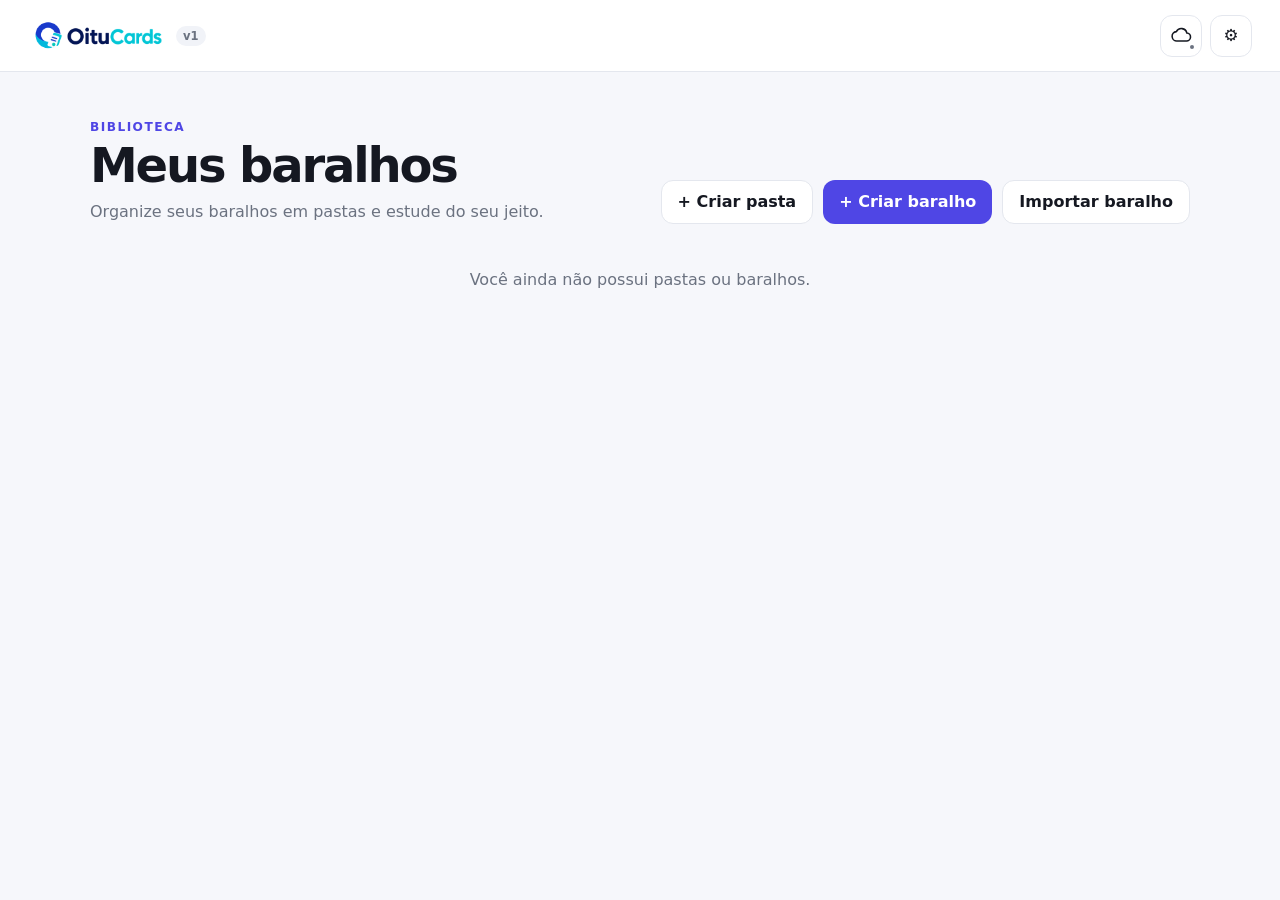
==== commit 27c75378: "Acelerar imagens e proteger desconexão sincronizada" ====
--- a/public/index.html
+++ b/public/index.html
@@ -20,7 +20,7 @@
   <link rel="stylesheet" href="css/study.css?v=20260823-1057" data-oitucards-study-css="true" />
   <link rel="stylesheet" href="css/import.css?v=20260902-1015" data-oitucards-import-css="true" />
   <link rel="stylesheet" href="css/library.css?v=20260823-1124" data-oitucards-library-css="true" />
-  <link rel="stylesheet" href="css/sync.css?v=20260903-1200" data-oitucards-sync-css="true" />
+  <link rel="stylesheet" href="css/sync.css?v=20260903-1800" data-oitucards-sync-css="true" />
 </head>
 <body>
   <div id="app">
@@ -149,12 +149,33 @@
           <span class="sync-inline-spinner" aria-hidden="true"></span>
           <p id="syncStatusText"></p>
         </div>
+        <p id="syncDeviceRole" class="sync-device-role"></p>
         <p class="sync-local-note">Se a internet cair, você pode continuar estudando. As alterações ficam neste aparelho e são enviadas quando a conexão voltar.</p>
         <div class="modal-actions sync-actions">
           <button id="syncDisconnectButton" class="button ghost" type="button">Desconectar este aparelho</button>
           <button id="syncNowButton" class="button primary" type="button">Sincronizar agora</button>
         </div>
       </section>
+    </div>
+  </div>
+
+  <!-- MODAL: DESCONEXÃO DA SINCRONIZAÇÃO -->
+  <div id="syncDisconnectModal" class="modal-backdrop hidden" role="dialog" aria-modal="true" aria-labelledby="syncDisconnectTitle">
+    <div class="modal tiny-modal sync-disconnect-modal">
+      <div class="modal-header">
+        <div>
+          <p class="eyebrow">Sincronização</p>
+          <h2 id="syncDisconnectTitle">Desconectar este dispositivo?</h2>
+        </div>
+        <button id="syncDisconnectClose" class="icon-button modal-close" type="button" aria-label="Fechar">×</button>
+      </div>
+      <p id="syncDisconnectMessage" class="confirm-message"></p>
+      <p class="sync-cloud-preserved">O perfil e os dados guardados na sincronização não serão excluídos.</p>
+      <p id="syncDisconnectFeedback" class="sync-feedback" role="status" aria-live="polite"></p>
+      <div class="modal-actions">
+        <button id="syncDisconnectCancel" class="button ghost" type="button">Cancelar</button>
+        <button id="syncDisconnectAccept" class="button danger" type="button">Desconectar</button>
+      </div>
     </div>
   </div>
 
@@ -342,16 +363,16 @@
     <span class="action-loading-spinner" aria-hidden="true"></span>
   </div>
 
-  <script src="js/db.js?v=20260903-1200"></script>
+  <script src="js/db.js?v=20260903-1800"></script>
   <script src="js/editor.js?v=20260902-1900"></script>
   <script src="js/app.js?v=20260902-1400"></script>
-  <script src="js/study-next.js?v=20260902-1900" data-oitucards-study="true" data-oitucards-study-next="true"></script>
-  <script src="js/multi-study.js?v=20260902-1900" data-oitucards-multi-study="true"></script>
+  <script src="js/study-next.js?v=20260903-1800" data-oitucards-study="true" data-oitucards-study-next="true"></script>
+  <script src="js/multi-study.js?v=20260903-1800" data-oitucards-multi-study="true"></script>
   <script src="js/multi-study-guard.js?v=20260902-1900" data-oitucards-multi-study-guard="true"></script>
   <script src="js/import-anki-compat.js?v=20260902-2115" data-oitucards-import-anki-compat="true"></script>
   <script src="js/import.js?v=20260902-1900" data-oitucards-import="true"></script>
   <script src="js/library.js?v=20260902-1900" data-oitucards-library="true"></script>
   <script src="js/library-enhancements.js?v=20260823-1124" data-oitucards-library-enhancements="true"></script>
-  <script src="js/sync.js?v=20260903-1200" data-oitucards-sync="true"></script>
+  <script src="js/sync.js?v=20260903-1800" data-oitucards-sync="true"></script>
 </body>
 </html>
--- a/public/css/sync.css
+++ b/public/css/sync.css
@@ -59,6 +59,32 @@
   line-height: 1.55;
 }
 
+.sync-device-role {
+  margin: 0 0 14px;
+  padding: 10px 12px;
+  border: 1px solid color-mix(in srgb, var(--primary) 18%, var(--line));
+  border-radius: 10px;
+  background: color-mix(in srgb, var(--primary) 6%, var(--surface));
+  color: var(--muted);
+  font-size: .8rem;
+  line-height: 1.45;
+}
+
+.sync-disconnect-modal .confirm-message {
+  margin-bottom: 12px;
+  line-height: 1.55;
+}
+
+.sync-cloud-preserved {
+  margin: 0;
+  padding: 10px 12px;
+  border-radius: 10px;
+  background: var(--surface-2);
+  color: var(--muted);
+  font-size: .8rem;
+  line-height: 1.45;
+}
+
 .sync-password-label {
   margin-top: 18px;
 }
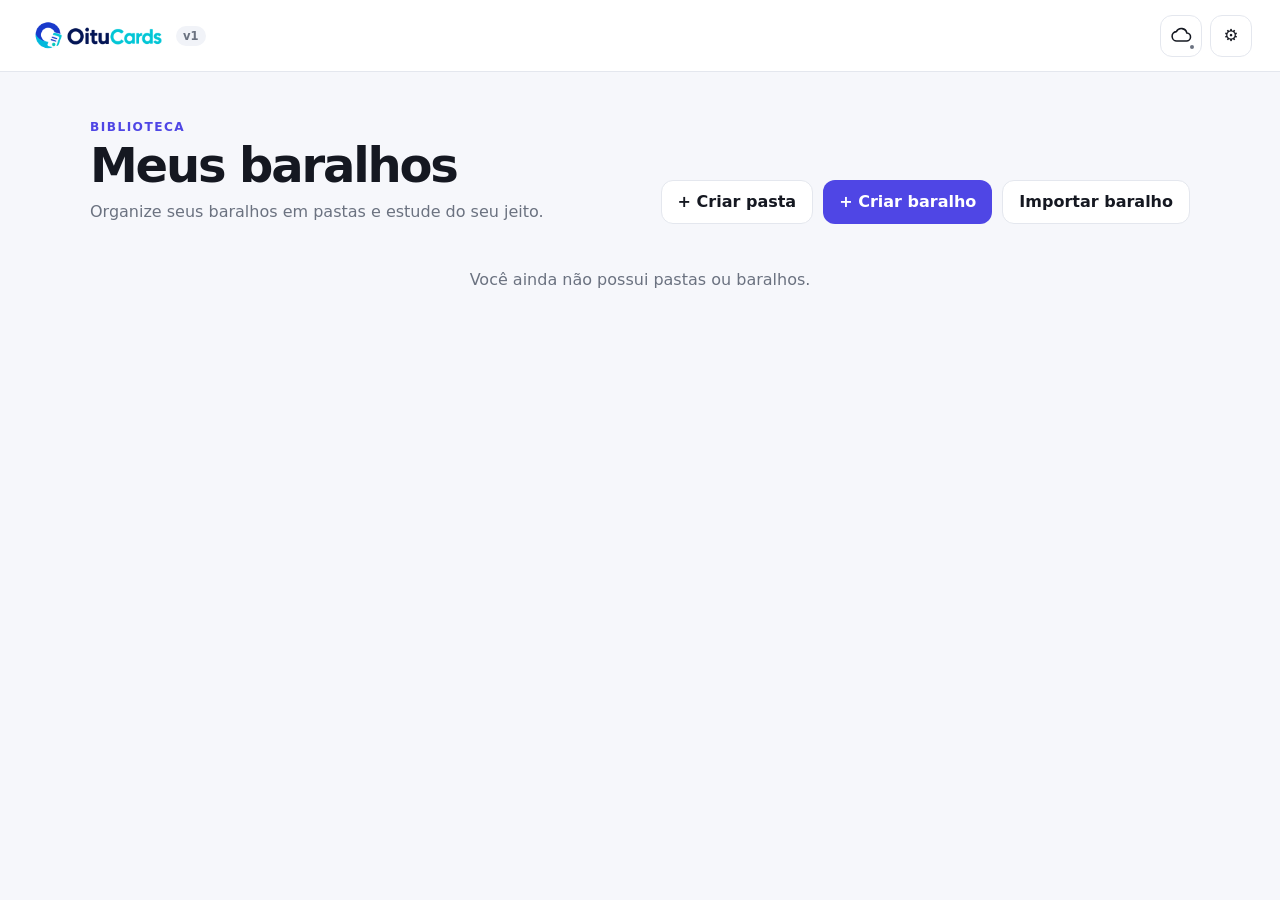
==== commit 08d346bb: "Atualizar versão do importador CSV" ====
--- a/public/index.html
+++ b/public/index.html
@@ -370,7 +370,7 @@
   <script src="js/multi-study.js?v=20260903-1800" data-oitucards-multi-study="true"></script>
   <script src="js/multi-study-guard.js?v=20260902-1900" data-oitucards-multi-study-guard="true"></script>
   <script src="js/import-anki-compat.js?v=20260902-2115" data-oitucards-import-anki-compat="true"></script>
-  <script src="js/import.js?v=20260902-1900" data-oitucards-import="true"></script>
+  <script src="js/import.js?v=20261014-csv-hierarchy" data-oitucards-import="true"></script>
   <script src="js/library.js?v=20260902-1900" data-oitucards-library="true"></script>
   <script src="js/library-enhancements.js?v=20260823-1124" data-oitucards-library-enhancements="true"></script>
   <script src="js/sync.js?v=20260903-1800" data-oitucards-sync="true"></script>
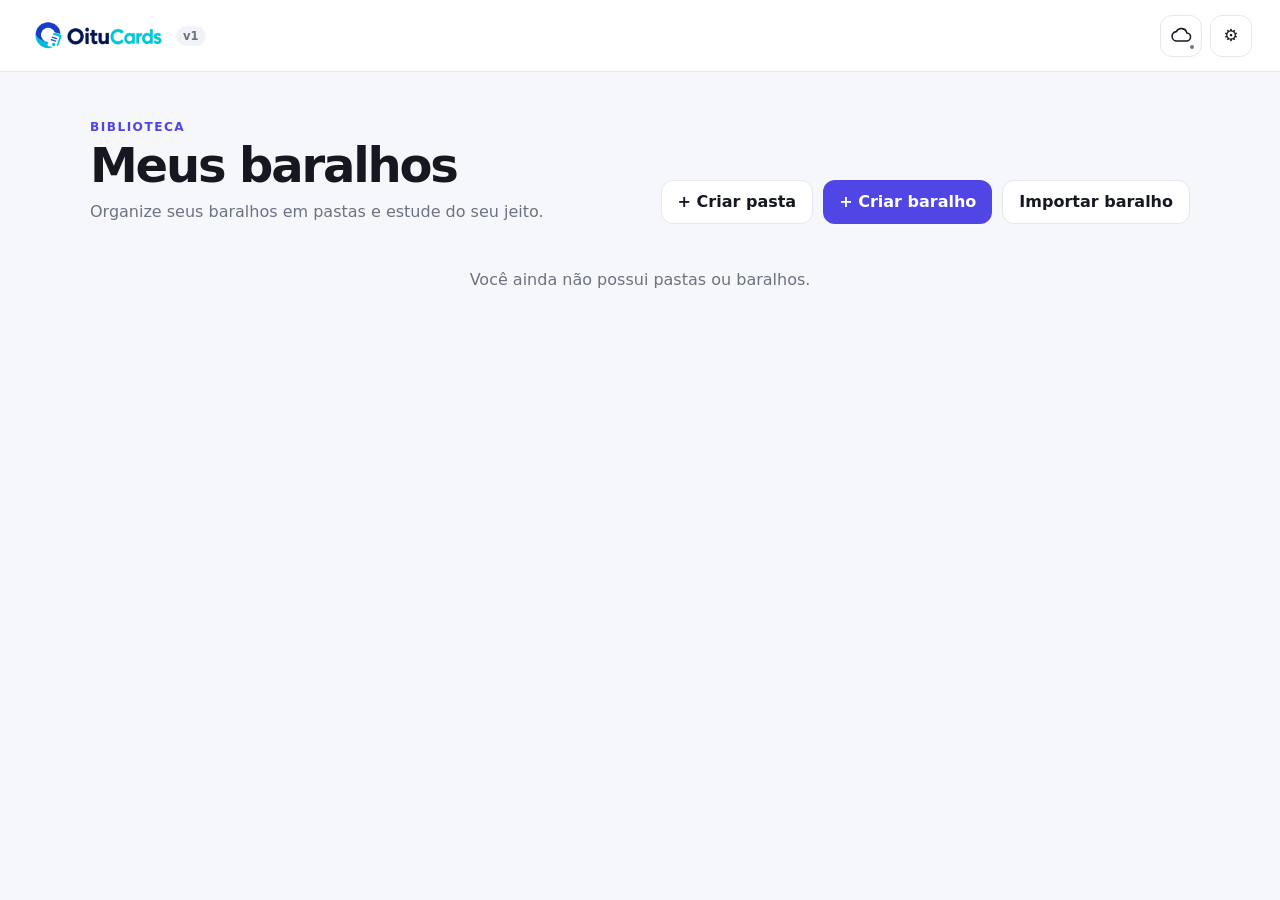
==== commit 69e1201a: "Atualizar módulos de avaliação por sessão" ====
--- a/public/index.html
+++ b/public/index.html
@@ -366,11 +366,11 @@
   <script src="js/db.js?v=20260903-1800"></script>
   <script src="js/editor.js?v=20260902-1900"></script>
   <script src="js/app.js?v=20260902-1400"></script>
-  <script src="js/study-next.js?v=20260903-1800" data-oitucards-study="true" data-oitucards-study-next="true"></script>
-  <script src="js/multi-study.js?v=20260903-1800" data-oitucards-multi-study="true"></script>
+  <script src="js/study-next.js?v=20261023-1711" data-oitucards-study="true" data-oitucards-study-next="true"></script>
+  <script src="js/multi-study.js?v=20261023-1711" data-oitucards-multi-study="true"></script>
   <script src="js/multi-study-guard.js?v=20260902-1900" data-oitucards-multi-study-guard="true"></script>
   <script src="js/import-anki-compat.js?v=20260902-2115" data-oitucards-import-anki-compat="true"></script>
-  <script src="js/import.js?v=20261014-csv-hierarchy" data-oitucards-import="true"></script>
+  <script src="js/import.js?v=20261016-csv-tags-v2" data-oitucards-import="true"></script>
   <script src="js/library.js?v=20260902-1900" data-oitucards-library="true"></script>
   <script src="js/library-enhancements.js?v=20260823-1124" data-oitucards-library-enhancements="true"></script>
   <script src="js/sync.js?v=20260903-1800" data-oitucards-sync="true"></script>
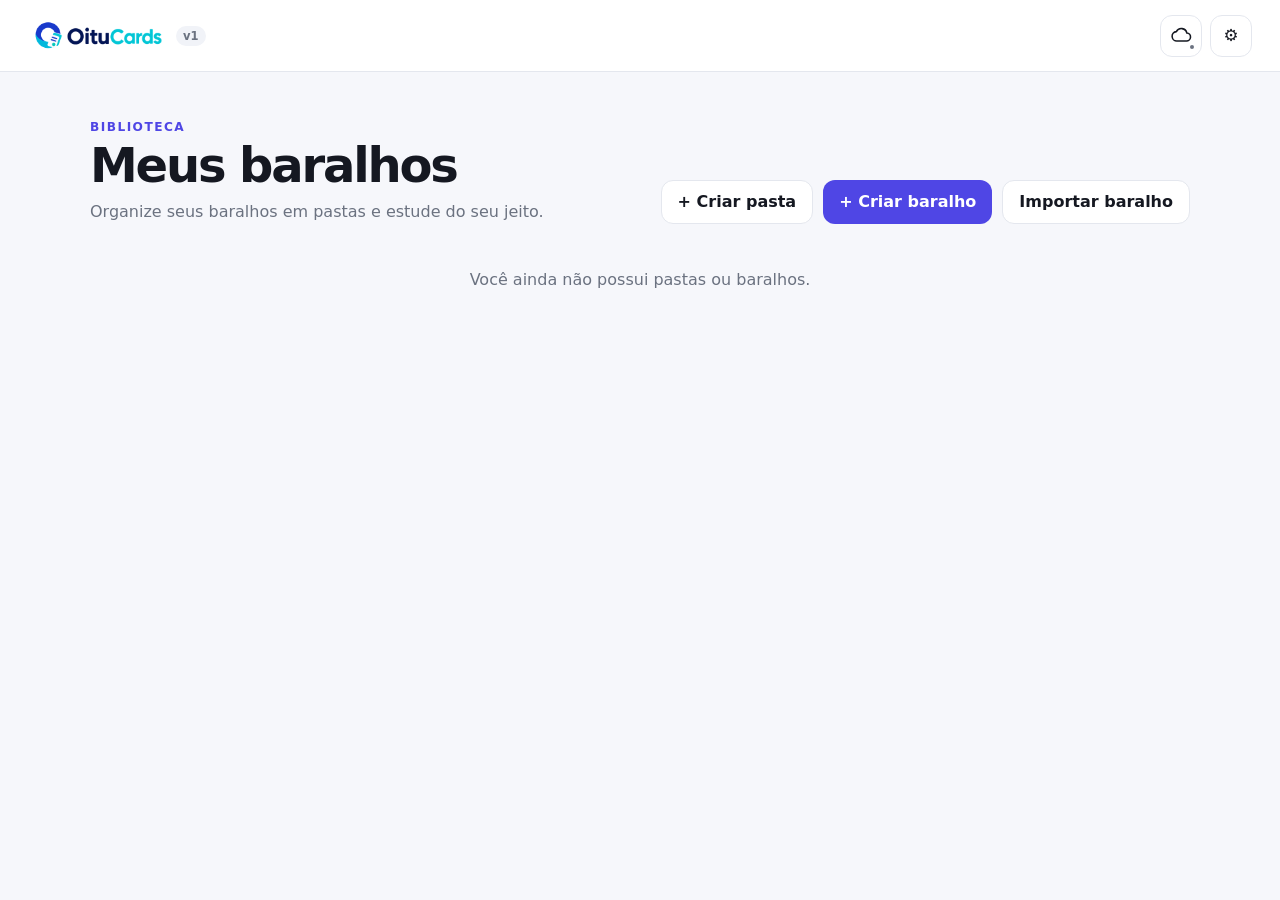
==== commit 31cb8970: "Atualizar cache da avaliação adiada" ====
--- a/public/index.html
+++ b/public/index.html
@@ -366,7 +366,7 @@
   <script src="js/db.js?v=20260903-1800"></script>
   <script src="js/editor.js?v=20260902-1900"></script>
   <script src="js/app.js?v=20260902-1400"></script>
-  <script src="js/study-next.js?v=20261023-1711" data-oitucards-study="true" data-oitucards-study-next="true"></script>
+  <script src="js/study-next.js?v=20261023-1712" data-oitucards-study="true" data-oitucards-study-next="true"></script>
   <script src="js/multi-study.js?v=20261023-1711" data-oitucards-multi-study="true"></script>
   <script src="js/multi-study-guard.js?v=20260902-1900" data-oitucards-multi-study-guard="true"></script>
   <script src="js/import-anki-compat.js?v=20260902-2115" data-oitucards-import-anki-compat="true"></script>
